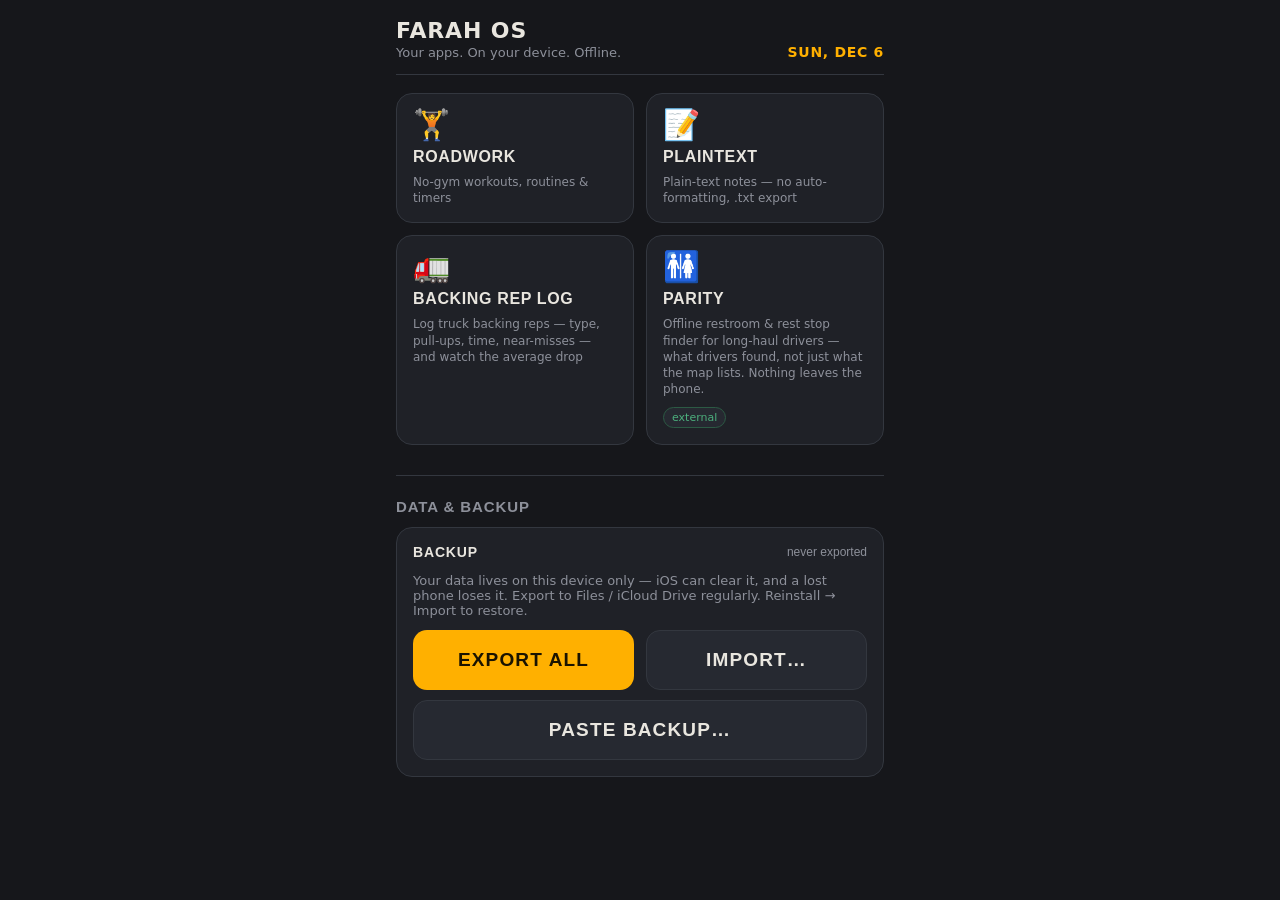
==== index.html @ 5cd16d76 "Dashboard: restore a backup from pasted text Adds a Paste backup button with a textarea, for when th" ====
<!DOCTYPE html>
<html lang="en">
<head>
<meta charset="UTF-8">
<meta name="viewport" content="width=device-width, initial-scale=1.0, maximum-scale=1.0, user-scalable=no">
<title>Farah OS</title>

<!-- PWA / iOS home-screen -->
<link rel="manifest" href="manifest.webmanifest">
<meta name="theme-color" content="#16171b">
<meta name="apple-mobile-web-app-capable" content="yes">
<meta name="apple-mobile-web-app-status-bar-style" content="black-translucent">
<meta name="apple-mobile-web-app-title" content="OS">
<link rel="apple-touch-icon" href="shared/icons/icon-180.png">
<link rel="icon" href="shared/icons/icon.svg" type="image/svg+xml">

<link rel="stylesheet" href="shared/fonts.css">
<link rel="stylesheet" href="shared/theme.css">
</head>
<body>
  <div class="header">
    <div>
      <h1>Farah OS</h1>
      <p class="sub">Your apps. On your device. Offline.</p>
    </div>
    <div class="date" id="today">—</div>
  </div>

  <div id="apps"><div class="loading">Loading apps…</div></div>

  <div class="section-title">Data &amp; backup</div>
  <div class="card">
    <div class="lbl">Backup
      <span class="hint" id="datameta">—</span>
    </div>
    <p class="sub" style="margin:0 0 12px">
      Your data lives on this device only — iOS can clear it, and a lost phone
      loses it. Export to Files / iCloud Drive regularly. Reinstall &rarr; Import to restore.
    </p>
    <div class="row2">
      <button class="btn" id="export">Export all</button>
      <button class="btn ghost" id="importBtn">Import…</button>
    </div>
    <input type="file" id="importFile" hidden>
    <button class="btn ghost" id="pasteBtn" style="margin-top:10px">Paste backup…</button>
    <div id="pasteBox" hidden style="margin-top:10px">
      <p class="sub" style="margin:0 0 8px">Open the backup file, select all, copy, then paste it here.</p>
      <textarea id="pasteText" rows="6" placeholder='{"app":"farah-os", …}' spellcheck="false"></textarea>
      <button class="btn" id="pasteRestore" style="margin-top:10px">Restore pasted backup</button>
    </div>
  </div>

<script src="shared/storage.js"></script>
<script src="shared/pwa.js"></script>
<script>
registerPWA('sw.js');

function fmtToday(){
  var d=new Date();
  return d.toLocaleDateString(undefined,{weekday:'short',month:'short',day:'numeric'});
}
function esc(s){return (s||'').replace(/[&<>"']/g,function(c){
  return {'&':'&amp;','<':'&lt;','>':'&gt;','"':'&quot;',"'":'&#39;'}[c];});}

var META_KEY='dashboard-meta'; // tracks last export time

document.getElementById('today').textContent=fmtToday();

function statusPill(s){
  if(s==='experimental') return '<span class="pill amber tag">experimental</span>';
  if(s==='external') return '<span class="pill green tag">external</span>';
  return '';
}

async function renderApps(){
  var box=document.getElementById('apps');
  try{
    var res=await fetch('apps.json',{cache:'no-cache'});
    var data=await res.json();
    var apps=(data&&data.apps)||[];
    if(!apps.length){ box.innerHTML='<div class="empty">No apps yet. Add one to apps.json.</div>'; return; }
    // Pinned apps come first, then everything else. Both groups keep the order they
    // are written in apps.json. Without this a new app added at the top of the file
    // silently unpins whatever was there, which is how it went wrong before.
    apps=apps.filter(function(a){return a.pinned;}).concat(apps.filter(function(a){return !a.pinned;}));
    box.innerHTML='<div class="app-grid">'+apps.map(function(a){
      var ext=/^https?:\/\//.test(a.url);
      var attrs=ext?' target="_blank" rel="noopener"':'';
      return '<a class="tile" href="'+esc(a.url)+'"'+attrs+'>'
        +'<span class="ico">'+esc(a.icon||'▦')+'</span>'
        +'<span class="name">'+esc(a.name)+'</span>'
        +'<span class="blurb">'+esc(a.blurb||'')+'</span>'
        +statusPill(a.status)
        +'</a>';
    }).join('')+'</div>';
  }catch(e){
    box.innerHTML='<div class="empty">Could not load apps.json.</div>';
  }
}

async function refreshMeta(){
  var m=null;
  try{ var r=await window.storage.get(META_KEY); if(r&&r.value) m=JSON.parse(r.value);}catch(e){}
  var el=document.getElementById('datameta');
  el.textContent=(m&&m.lastExport)?('last export '+new Date(m.lastExport).toLocaleDateString()):'never exported';
}

function pad(n){return String(n).padStart(2,'0');}
document.getElementById('export').onclick=async function(){
  var payload={
    app:'farah-os', version:1,
    exportedAt:new Date().toISOString(),
    data:window.storage.exportAll()
  };
  // record the export time, then include it in the dump too
  await window.storage.set(META_KEY, JSON.stringify({lastExport:payload.exportedAt}));
  payload.data=window.storage.exportAll();
  var json=JSON.stringify(payload,null,2);
  var d=new Date();
  var fn='farah-os-backup-'+d.getFullYear()+pad(d.getMonth()+1)+pad(d.getDate())+'.json';

  // iOS/Safari ignore <a download> and just open the JSON. Prefer the share
  // sheet with a file (→ "Save to Files" / iCloud Drive) when available.
  var shared=false;
  try{
    if(navigator.canShare){
      var file=new File([json],fn,{type:'application/json'});
      if(navigator.canShare({files:[file]})){
        await navigator.share({files:[file], title:'Farah OS backup'});
        shared=true;
      }
    }
  }catch(e){
    if(e && e.name==='AbortError'){ refreshMeta(); return; } // user cancelled
    shared=false; // fall through to download
  }

  if(!shared){
    var blob=new Blob([json],{type:'application/json'});
    var a=document.createElement('a');
    a.href=URL.createObjectURL(blob); a.download=fn;
    document.body.appendChild(a); a.click();
    setTimeout(function(){URL.revokeObjectURL(a.href); a.remove();},1500);
  }
  refreshMeta();
};

document.getElementById('importBtn').onclick=function(){ document.getElementById('importFile').click(); };
function restoreText(text){
  try{
    var parsed=JSON.parse(text);
    var data=(parsed&&parsed.data)?parsed.data:parsed;
    if(typeof data!=='object'||data===null) throw new Error('bad file');
    var keys=Object.keys(data);
    var ok=confirm('Restore '+keys.length+' item(s) from this backup?\n\nThis merges into your current data (existing keys are overwritten).');
    if(!ok) return false;
    window.storage.importAll(data,{merge:true});
    alert('Restored. Your apps now have this data.');
    refreshMeta();
    return true;
  }catch(e){
    alert('That could not be read as a Farah OS backup.');
    return false;
  }
}
document.getElementById('importFile').onchange=function(ev){
  var f=ev.target.files[0]; if(!f) return;
  var reader=new FileReader();
  reader.onload=function(){ restoreText(reader.result); };
  reader.readAsText(f);
  ev.target.value='';
};
document.getElementById('pasteBtn').onclick=function(){
  var box=document.getElementById('pasteBox'); box.hidden=!box.hidden;
  if(!box.hidden) document.getElementById('pasteText').focus();
};
document.getElementById('pasteRestore').onclick=function(){
  var ta=document.getElementById('pasteText');
  if(!ta.value.trim()){ alert('Paste the backup text first.'); return; }
  if(restoreText(ta.value)){ ta.value=''; document.getElementById('pasteBox').hidden=true; }
};

renderApps();
refreshMeta();
</script>
</body>
</html>
---- shared/fonts.css ----
/* Farah OS - self-hosted fonts (latin subset). Generated; do not hand-edit. */

@font-face{
  font-family:'Barlow Semi Condensed';
  font-style:normal;
  font-weight:500;
  font-display:swap;
  src:url('./fonts/barlow-semi-condensed-500.woff2') format('woff2');
}

@font-face{
  font-family:'Barlow Semi Condensed';
  font-style:normal;
  font-weight:600;
  font-display:swap;
  src:url('./fonts/barlow-semi-condensed-600.woff2') format('woff2');
}

@font-face{
  font-family:'Barlow Semi Condensed';
  font-style:normal;
  font-weight:700;
  font-display:swap;
  src:url('./fonts/barlow-semi-condensed-700.woff2') format('woff2');
}

@font-face{
  font-family:'Inter';
  font-style:normal;
  font-weight:400 600;
  font-display:swap;
  src:url('./fonts/inter-var.woff2') format('woff2');
}
---- shared/theme.css ----
/* Farah OS — shared design system
   Sodium-vapor highway amber on dark.
   Every app links this file so all of the OS shares one look. */

:root{
  --bg:#16171b;
  --panel:#1f2127;
  --panel-2:#262931;
  --line:#33373f;
  --amber:#ffb000;       /* sodium-vapor highway amber */
  --amber-dim:#7a5500;
  --text:#e9e6df;
  --muted:#8d909a;
  --green:#4caf7d;
  --red:#d96a5a;
  --radius:16px;
}

*{box-sizing:border-box;-webkit-tap-highlight-color:transparent;}
html,body{margin:0;padding:0;background:var(--bg);color:var(--text);
  font-family:'Inter',system-ui,-apple-system,sans-serif;}
body{max-width:520px;margin:0 auto;padding:18px 16px 48px;}

h1{font-family:'Barlow Semi Condensed','Inter',system-ui,sans-serif;font-weight:700;
  letter-spacing:.04em;text-transform:uppercase;font-size:22px;margin:0;}
.sub{color:var(--muted);font-size:13px;margin:2px 0 0;}
.date{font-family:'Barlow Semi Condensed','Inter',system-ui,sans-serif;font-weight:600;
  color:var(--amber);letter-spacing:.05em;text-transform:uppercase;font-size:14px;}

.header{display:flex;justify-content:space-between;align-items:flex-end;
  border-bottom:1px solid var(--line);padding-bottom:14px;margin-bottom:18px;}

/* generic surfaces */
.card{background:var(--panel);border:1px solid var(--line);border-radius:var(--radius);
  padding:16px;margin-bottom:14px;}
.card .lbl{font-family:'Barlow Semi Condensed','Inter',sans-serif;font-weight:600;
  text-transform:uppercase;letter-spacing:.06em;font-size:14px;color:var(--text);
  margin-bottom:13px;display:flex;justify-content:space-between;align-items:center;}
.lbl .hint{font-family:'Inter',sans-serif;font-weight:400;text-transform:none;letter-spacing:0;
  font-size:12px;color:var(--muted);}

/* inputs */
input,textarea{width:100%;background:var(--panel-2);border:1px solid var(--line);
  border-radius:9px;color:var(--text);font-size:15px;padding:11px 12px;
  font-family:inherit;resize:none;}
input:focus,textarea:focus{outline:none;border-color:var(--amber-dim);}

/* gauge stepper */
.gauge{display:flex;align-items:center;justify-content:space-between;gap:14px;}
.step{width:64px;height:64px;flex:none;border-radius:50%;border:1px solid var(--line);
  background:var(--panel-2);color:var(--text);font-size:30px;font-weight:600;
  display:flex;align-items:center;justify-content:center;cursor:pointer;
  user-select:none;transition:transform .05s,background .15s;}
.step:active{transform:scale(.92);background:#30343d;}
.readout{flex:1;text-align:center;}
.readout .num{font-family:'Barlow Semi Condensed','Inter',sans-serif;font-weight:700;
  font-size:54px;line-height:1;color:var(--amber);}
.readout .scale{font-size:11px;color:var(--muted);letter-spacing:.1em;
  text-transform:uppercase;margin-top:3px;}

/* option toggles */
.row2{display:grid;grid-template-columns:1fr 1fr;gap:12px;}
.row3{display:grid;grid-template-columns:1fr 1fr 1fr;gap:10px;}
.opt{padding:16px 8px;border-radius:12px;border:1px solid var(--line);
  background:var(--panel-2);color:var(--text);font-size:16px;font-weight:600;
  text-align:center;cursor:pointer;user-select:none;transition:.12s;
  font-family:'Barlow Semi Condensed','Inter',sans-serif;letter-spacing:.04em;text-transform:uppercase;}
.opt:active{transform:scale(.97);}
.opt.on-green{background:var(--green);border-color:var(--green);color:#0c1a13;}
.opt.on-red{background:var(--red);border-color:var(--red);color:#1a0c0a;}
.opt.on-amber{background:var(--amber);border-color:var(--amber);color:#1a1300;}

/* primary button */
.btn{width:100%;padding:18px;border:none;border-radius:14px;background:var(--amber);
  color:#1a1300;font-family:'Barlow Semi Condensed','Inter',sans-serif;font-weight:700;
  font-size:19px;letter-spacing:.06em;text-transform:uppercase;cursor:pointer;
  transition:transform .05s;}
.btn:active{transform:scale(.98);}
.btn.ghost{background:var(--panel-2);color:var(--text);border:1px solid var(--line);}
.btn.flash{background:var(--green);color:#0c1a13;}

.section-title{font-family:'Barlow Semi Condensed','Inter',sans-serif;font-weight:600;
  text-transform:uppercase;letter-spacing:.06em;font-size:15px;color:var(--muted);
  margin:30px 0 12px;border-top:1px solid var(--line);padding-top:22px;}

/* pills */
.pills{display:flex;gap:6px;flex-wrap:wrap;}
.pill{font-size:11px;padding:3px 8px;border-radius:20px;background:var(--panel-2);
  color:var(--muted);border:1px solid var(--line);}
.pill.amber{color:var(--amber);border-color:var(--amber-dim);}
.pill.green{color:var(--green);border-color:#2c5a44;}
.pill.red{color:var(--red);border-color:#5a312b;}

.empty{color:var(--muted);font-size:14px;text-align:center;padding:20px;}
.loading{color:var(--muted);text-align:center;padding:40px;font-size:14px;}

/* ---- dashboard launcher grid ---- */
.app-grid{display:grid;grid-template-columns:1fr 1fr;gap:12px;}
a.tile{display:flex;flex-direction:column;gap:8px;text-decoration:none;
  background:var(--panel);border:1px solid var(--line);border-radius:var(--radius);
  padding:16px;color:var(--text);transition:transform .06s,border-color .15s;}
a.tile:active{transform:scale(.98);}
a.tile:hover{border-color:var(--amber-dim);}
.tile .ico{font-size:30px;line-height:1;}
.tile .name{font-family:'Barlow Semi Condensed','Inter',sans-serif;font-weight:700;
  text-transform:uppercase;letter-spacing:.04em;font-size:16px;}
.tile .blurb{font-size:12px;color:var(--muted);line-height:1.35;}
.tile .tag{align-self:flex-start;margin-top:2px;}
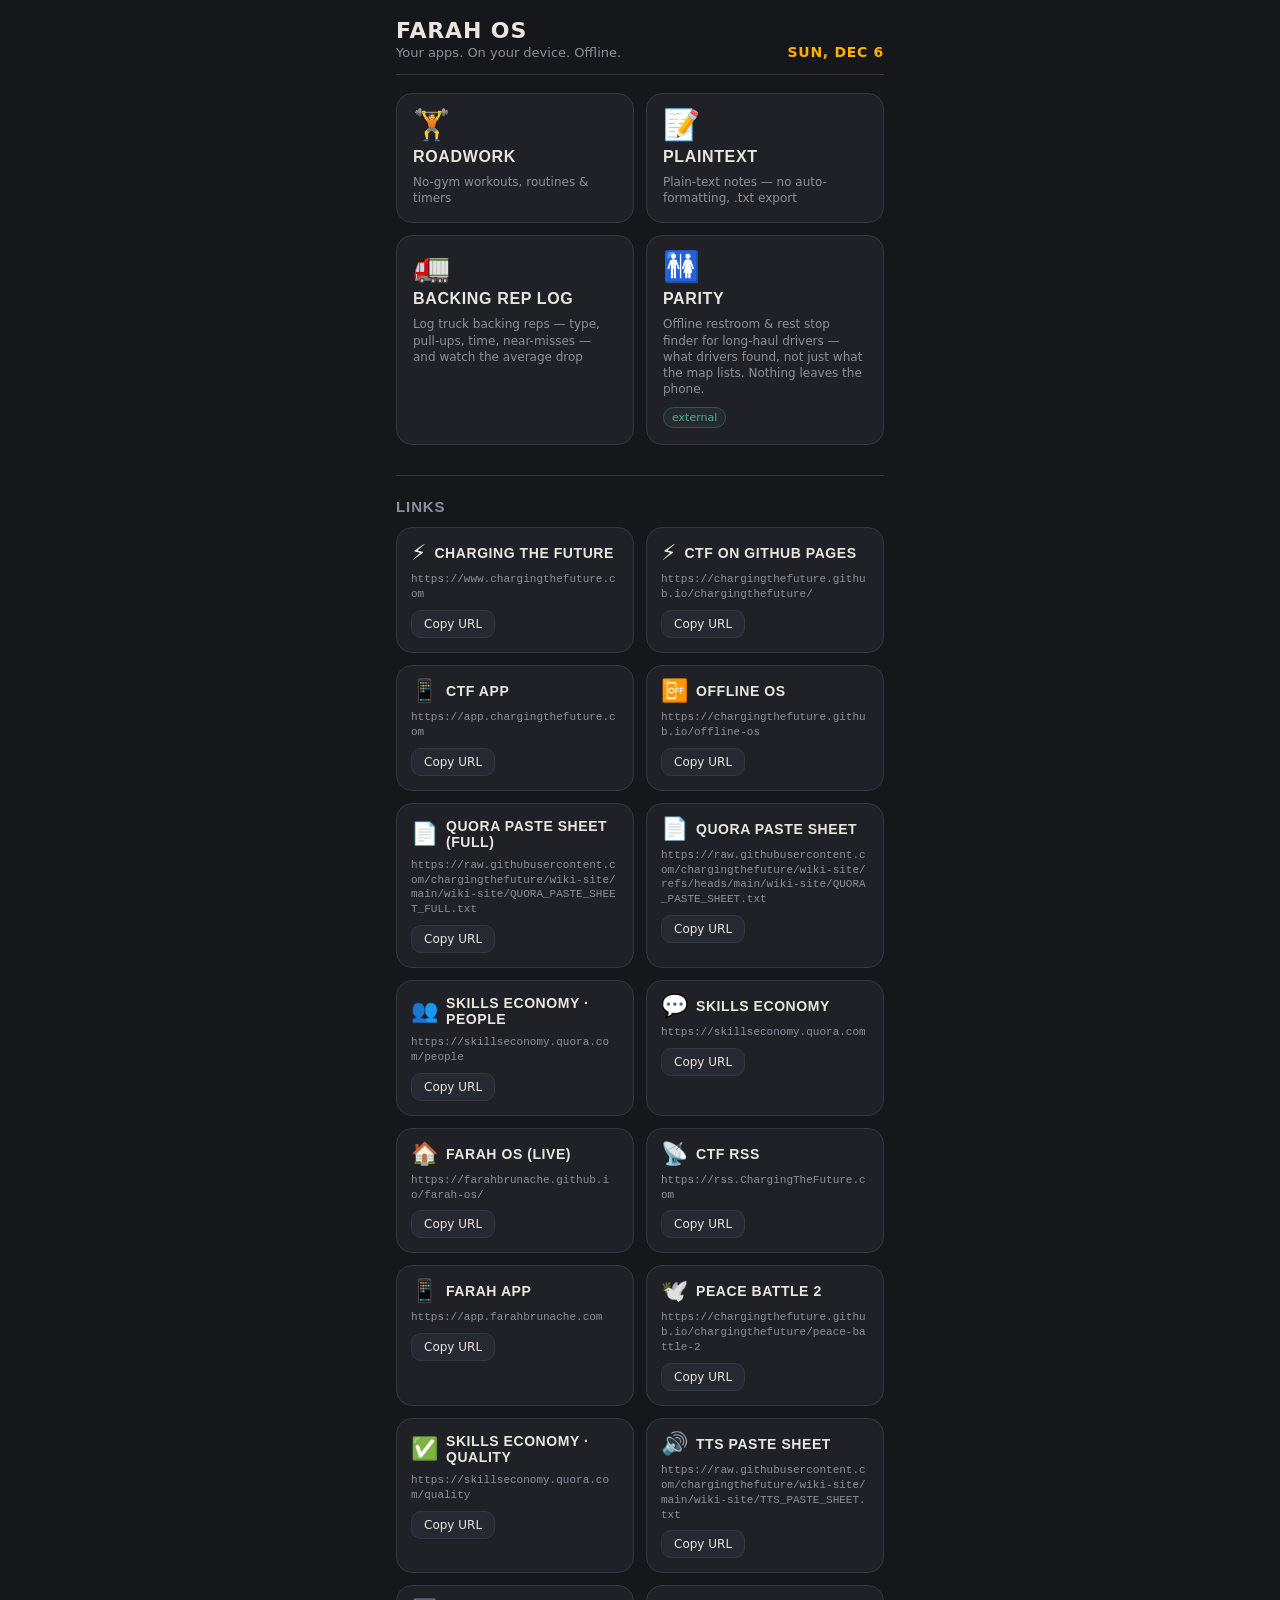
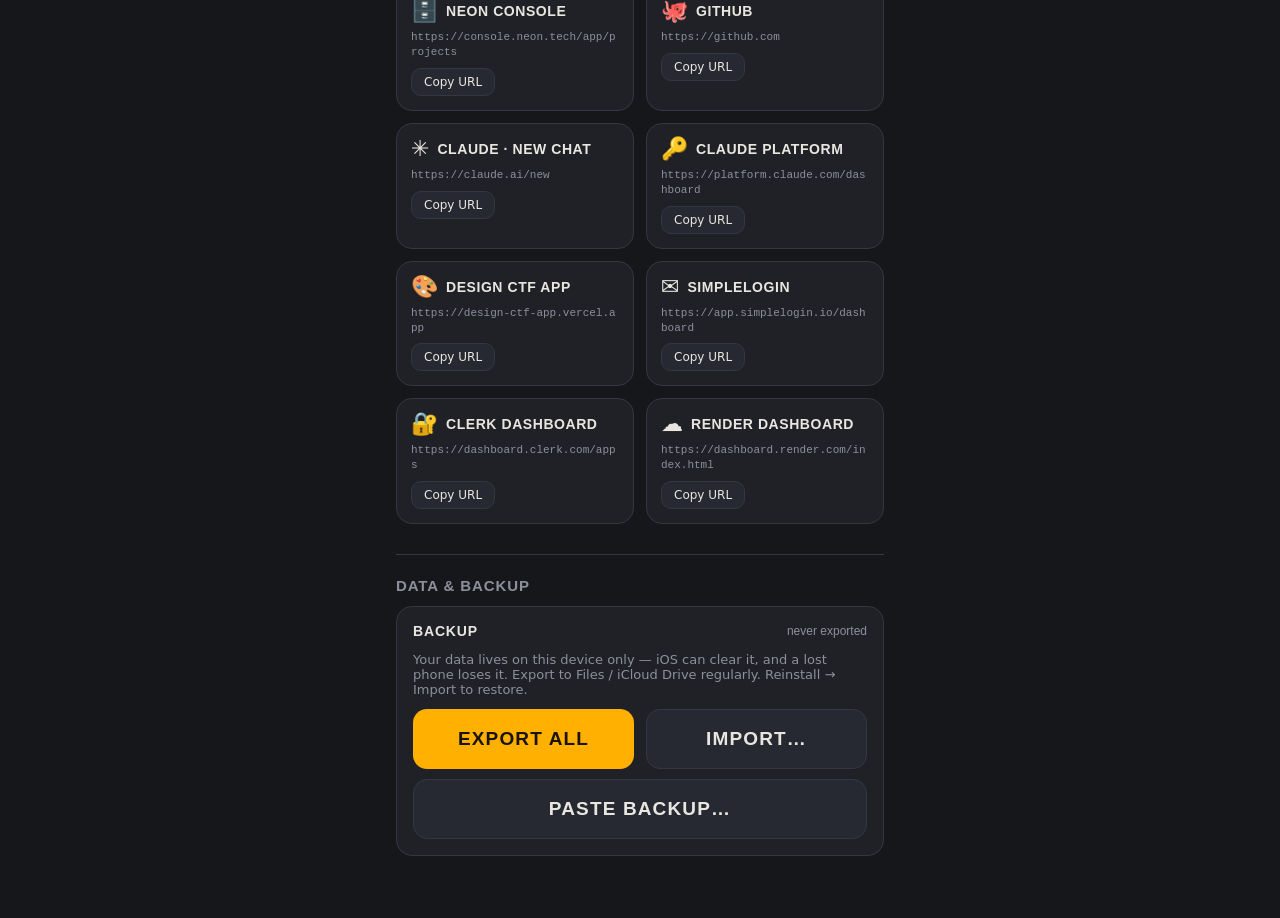
==== commit fad0d403: "Add Links section: 22 link tiles with Copy URL buttons Co-Authored-By: Claude Opus 5.5 <noreply@anth" ====
--- a/index.html
+++ b/index.html
@@ -16,6 +16,20 @@
 
 <link rel="stylesheet" href="shared/fonts.css">
 <link rel="stylesheet" href="shared/theme.css">
+<style>
+/* Links: each tile opens in a new tab; the URL is plain selectable text and has a Copy button. */
+.link-tile{display:flex;flex-direction:column;gap:8px;background:var(--panel);border:1px solid var(--line);
+  border-radius:var(--radius);padding:14px;min-width:0;}
+.link-tile a{display:flex;align-items:center;gap:8px;text-decoration:none;color:var(--text);}
+.link-tile a .ico{font-size:22px;line-height:1;}
+.link-tile a .name{font-family:'Barlow Semi Condensed','Inter',sans-serif;font-weight:700;
+  text-transform:uppercase;letter-spacing:.04em;font-size:14px;}
+.link-tile .url{font-family:ui-monospace,Menlo,Consolas,monospace;font-size:11px;color:var(--muted);
+  word-break:break-all;user-select:all;-webkit-user-select:all;line-height:1.35;}
+.link-tile .copy{align-self:flex-start;padding:6px 12px;border-radius:10px;border:1px solid var(--line);
+  background:var(--panel-2);color:var(--text);font:inherit;font-size:12px;cursor:pointer;}
+.link-tile .copy.ok{color:var(--green);border-color:#2c5a44;}
+</style>
 </head>
 <body>
   <div class="header">
@@ -27,6 +41,9 @@
   </div>
 
   <div id="apps"><div class="loading">Loading apps…</div></div>
+
+  <div class="section-title">Links</div>
+  <div id="links"></div>
 
   <div class="section-title">Data &amp; backup</div>
   <div class="card">
@@ -93,10 +110,48 @@
         +statusPill(a.status)
         +'</a>';
     }).join('')+'</div>';
+    renderLinks((data&&data.links)||[]);
   }catch(e){
     box.innerHTML='<div class="empty">Could not load apps.json.</div>';
   }
 }
+
+function renderLinks(links){
+  var box=document.getElementById('links');
+  box.innerHTML='<div class="app-grid">'+links.map(function(l){
+    return '<div class="link-tile">'
+      +'<a href="'+esc(l.url)+'" target="_blank" rel="noopener noreferrer">'
+      +'<span class="ico">'+esc(l.icon||'🔗')+'</span><span class="name">'+esc(l.name)+'</span></a>'
+      +'<span class="url">'+esc(l.url)+'</span>'
+      +'<button class="copy" type="button" data-url="'+esc(l.url)+'">Copy URL</button>'
+      +'</div>';
+  }).join('')+'</div>';
+}
+
+// Clipboard API needs a secure context and can be refused; fall back to a hidden textarea.
+function copyText(t){
+  if(navigator.clipboard&&window.isSecureContext){
+    return navigator.clipboard.writeText(t).catch(function(){return legacyCopy(t);});
+  }
+  return legacyCopy(t);
+}
+function legacyCopy(t){
+  var ta=document.createElement('textarea');
+  ta.value=t; ta.setAttribute('readonly',''); ta.style.position='fixed'; ta.style.opacity='0';
+  document.body.appendChild(ta); ta.select(); ta.setSelectionRange(0,t.length);
+  var ok=false; try{ ok=document.execCommand('copy'); }catch(e){}
+  document.body.removeChild(ta);
+  return ok?Promise.resolve():Promise.reject();
+}
+document.getElementById('links').addEventListener('click',function(ev){
+  var b=ev.target.closest('.copy'); if(!b) return;
+  copyText(b.dataset.url).then(function(){
+    b.textContent='Copied'; b.classList.add('ok');
+  },function(){
+    b.textContent='Copy failed: long-press the URL';
+  });
+  setTimeout(function(){ b.textContent='Copy URL'; b.classList.remove('ok'); },2000);
+});
 
 async function refreshMeta(){
   var m=null;
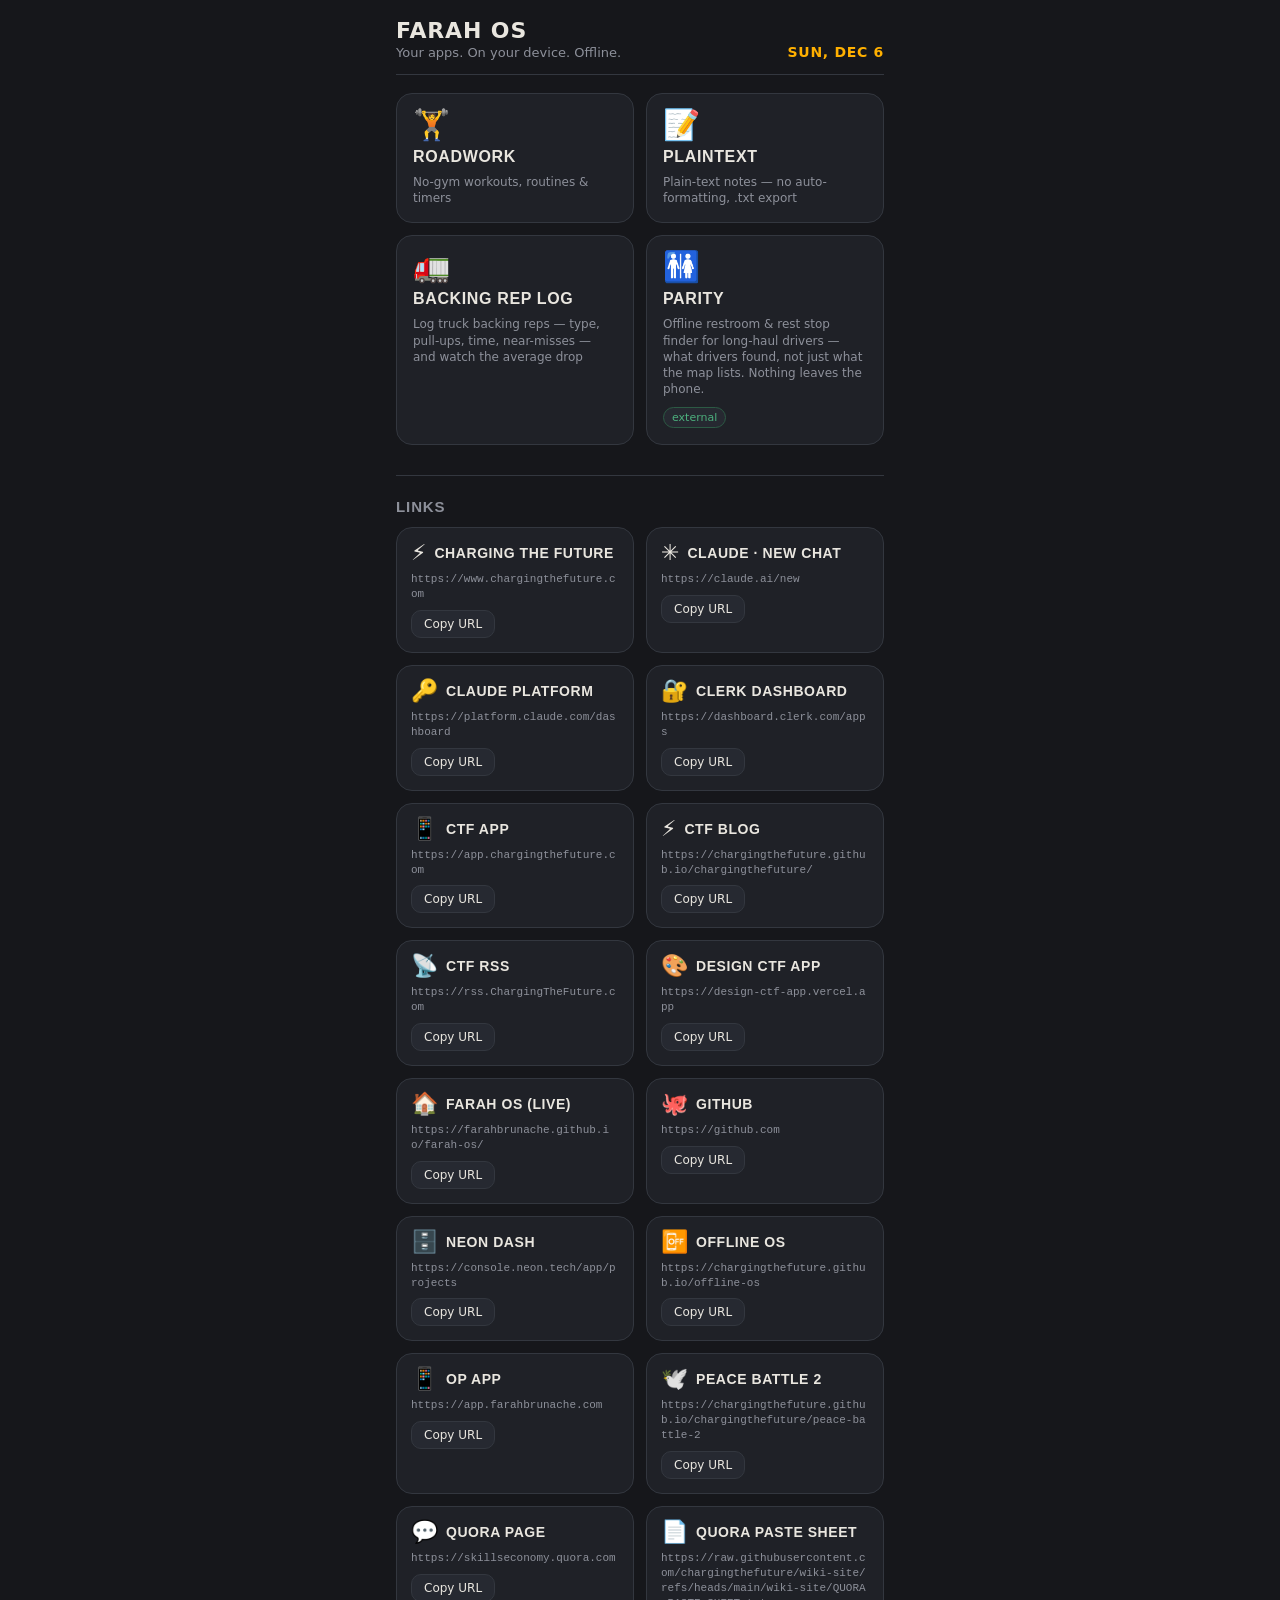
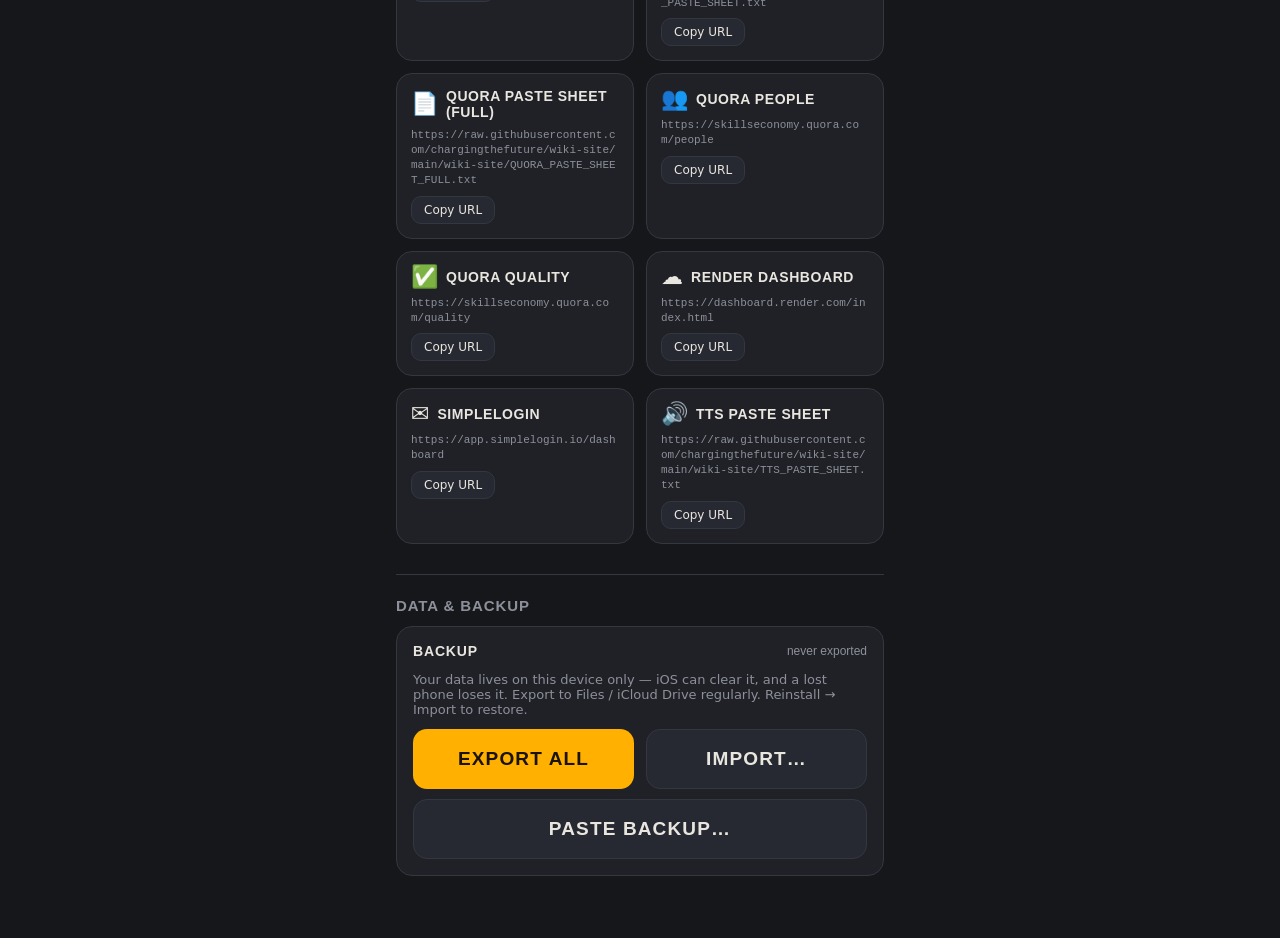
==== commit 8c017c2a: "Sort the Links section A to Z by name Co-Authored-By: Claude Opus 5.5 <noreply@anthropic.com> Claude" ====
--- a/index.html
+++ b/index.html
@@ -118,6 +118,10 @@
 
 function renderLinks(links){
   var box=document.getElementById('links');
+  // A to Z by name, so a new link lands in place wherever it's written in apps.json.
+  links=links.slice().sort(function(a,b){
+    return (a.name||'').localeCompare(b.name||'',undefined,{sensitivity:'base',numeric:true});
+  });
   box.innerHTML='<div class="app-grid">'+links.map(function(l){
     return '<div class="link-tile">'
       +'<a href="'+esc(l.url)+'" target="_blank" rel="noopener noreferrer">'
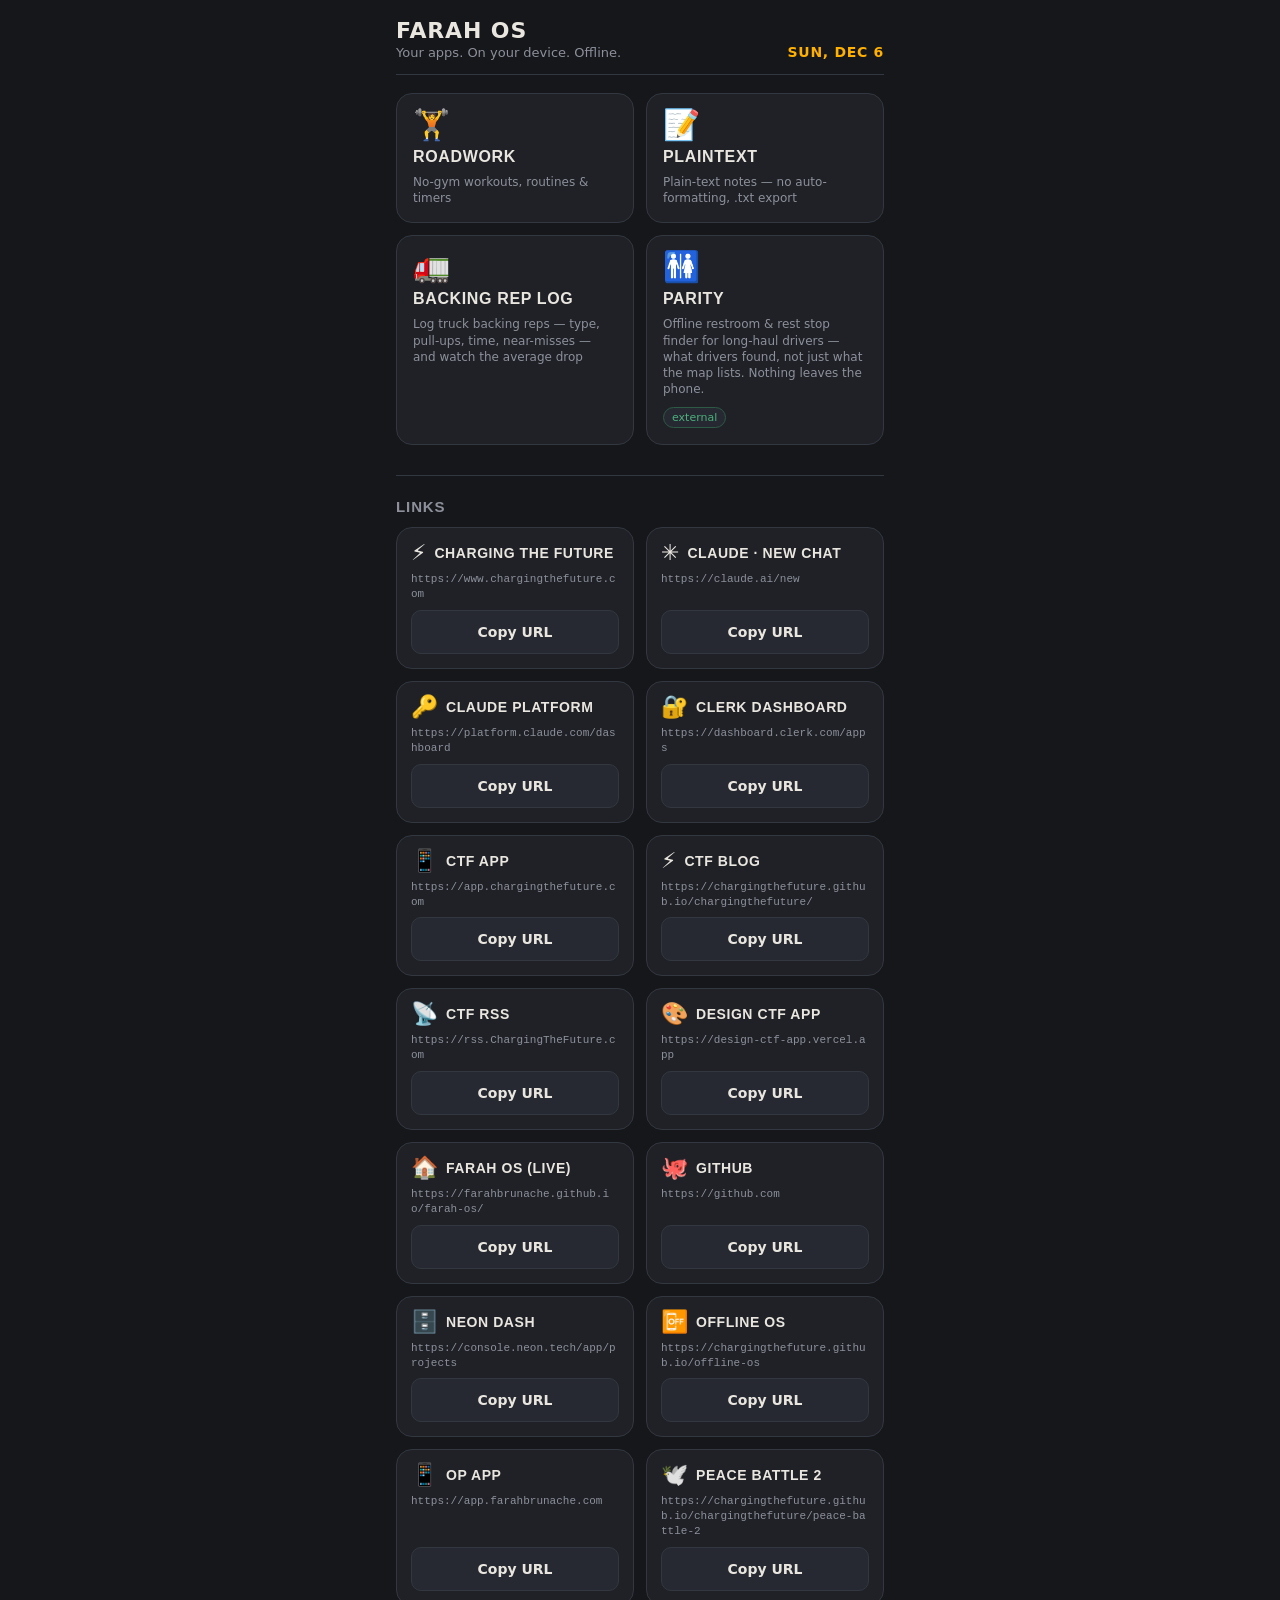
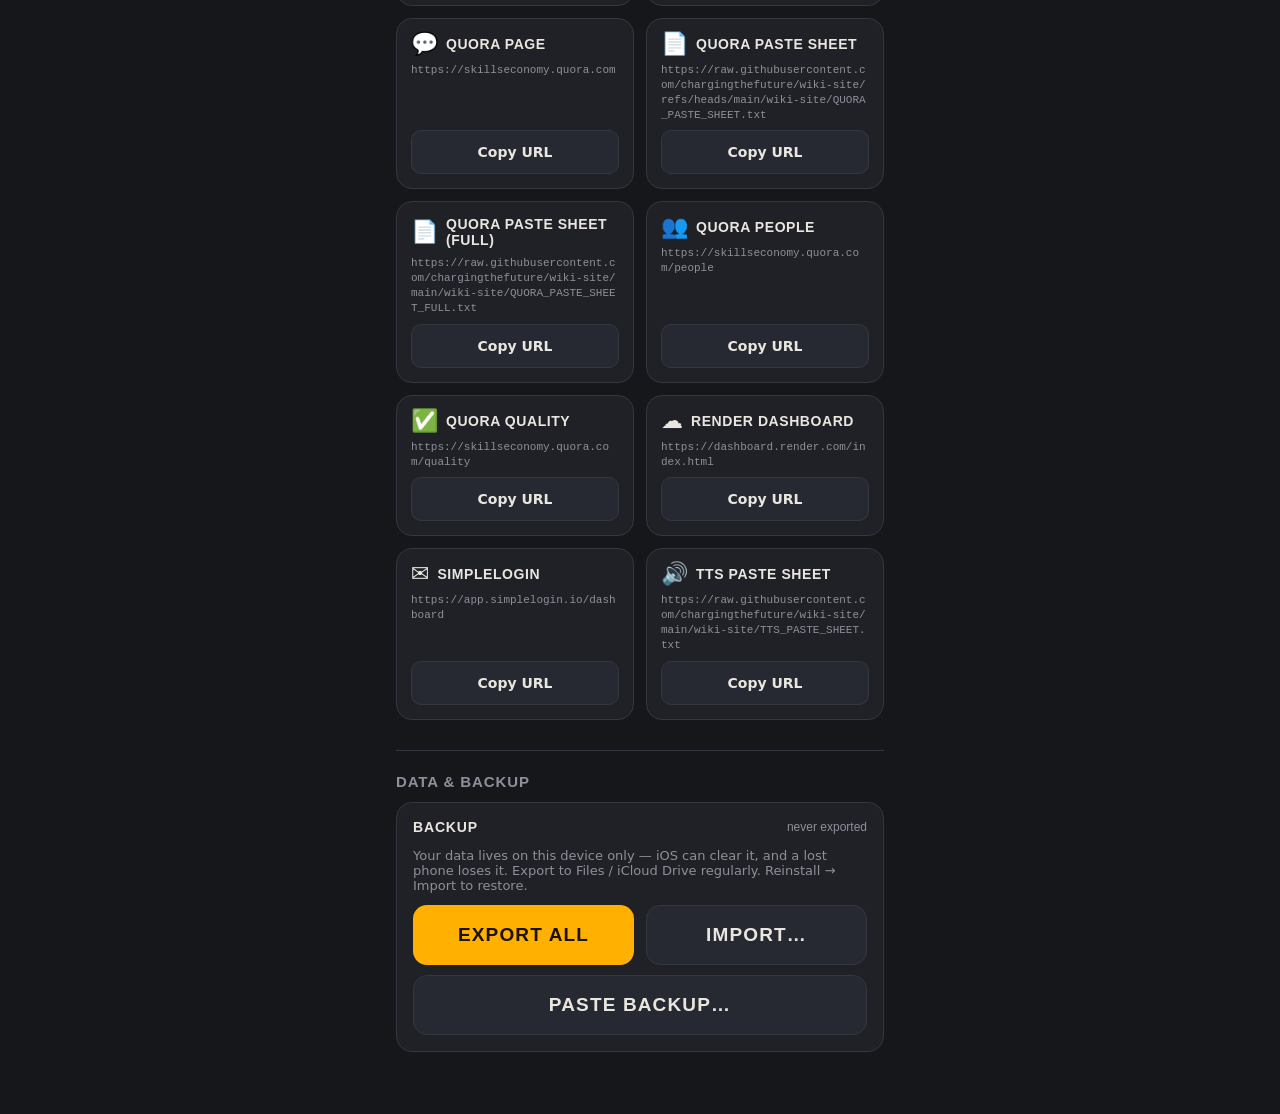
==== commit 532ad2ec: "Links: full-width Copy URL button pinned to the tile bottom Co-Authored-By: Claude Opus 5.5 <noreply" ====
--- a/index.html
+++ b/index.html
@@ -26,8 +26,9 @@
   text-transform:uppercase;letter-spacing:.04em;font-size:14px;}
 .link-tile .url{font-family:ui-monospace,Menlo,Consolas,monospace;font-size:11px;color:var(--muted);
   word-break:break-all;user-select:all;-webkit-user-select:all;line-height:1.35;}
-.link-tile .copy{align-self:flex-start;padding:6px 12px;border-radius:10px;border:1px solid var(--line);
-  background:var(--panel-2);color:var(--text);font:inherit;font-size:12px;cursor:pointer;}
+.link-tile .copy{margin-top:auto;width:100%;min-height:44px;padding:12px;border-radius:10px;
+  border:1px solid var(--line);background:var(--panel-2);color:var(--text);font:inherit;font-size:14px;
+  font-weight:600;text-align:center;cursor:pointer;touch-action:manipulation;}
 .link-tile .copy.ok{color:var(--green);border-color:#2c5a44;}
 </style>
 </head>
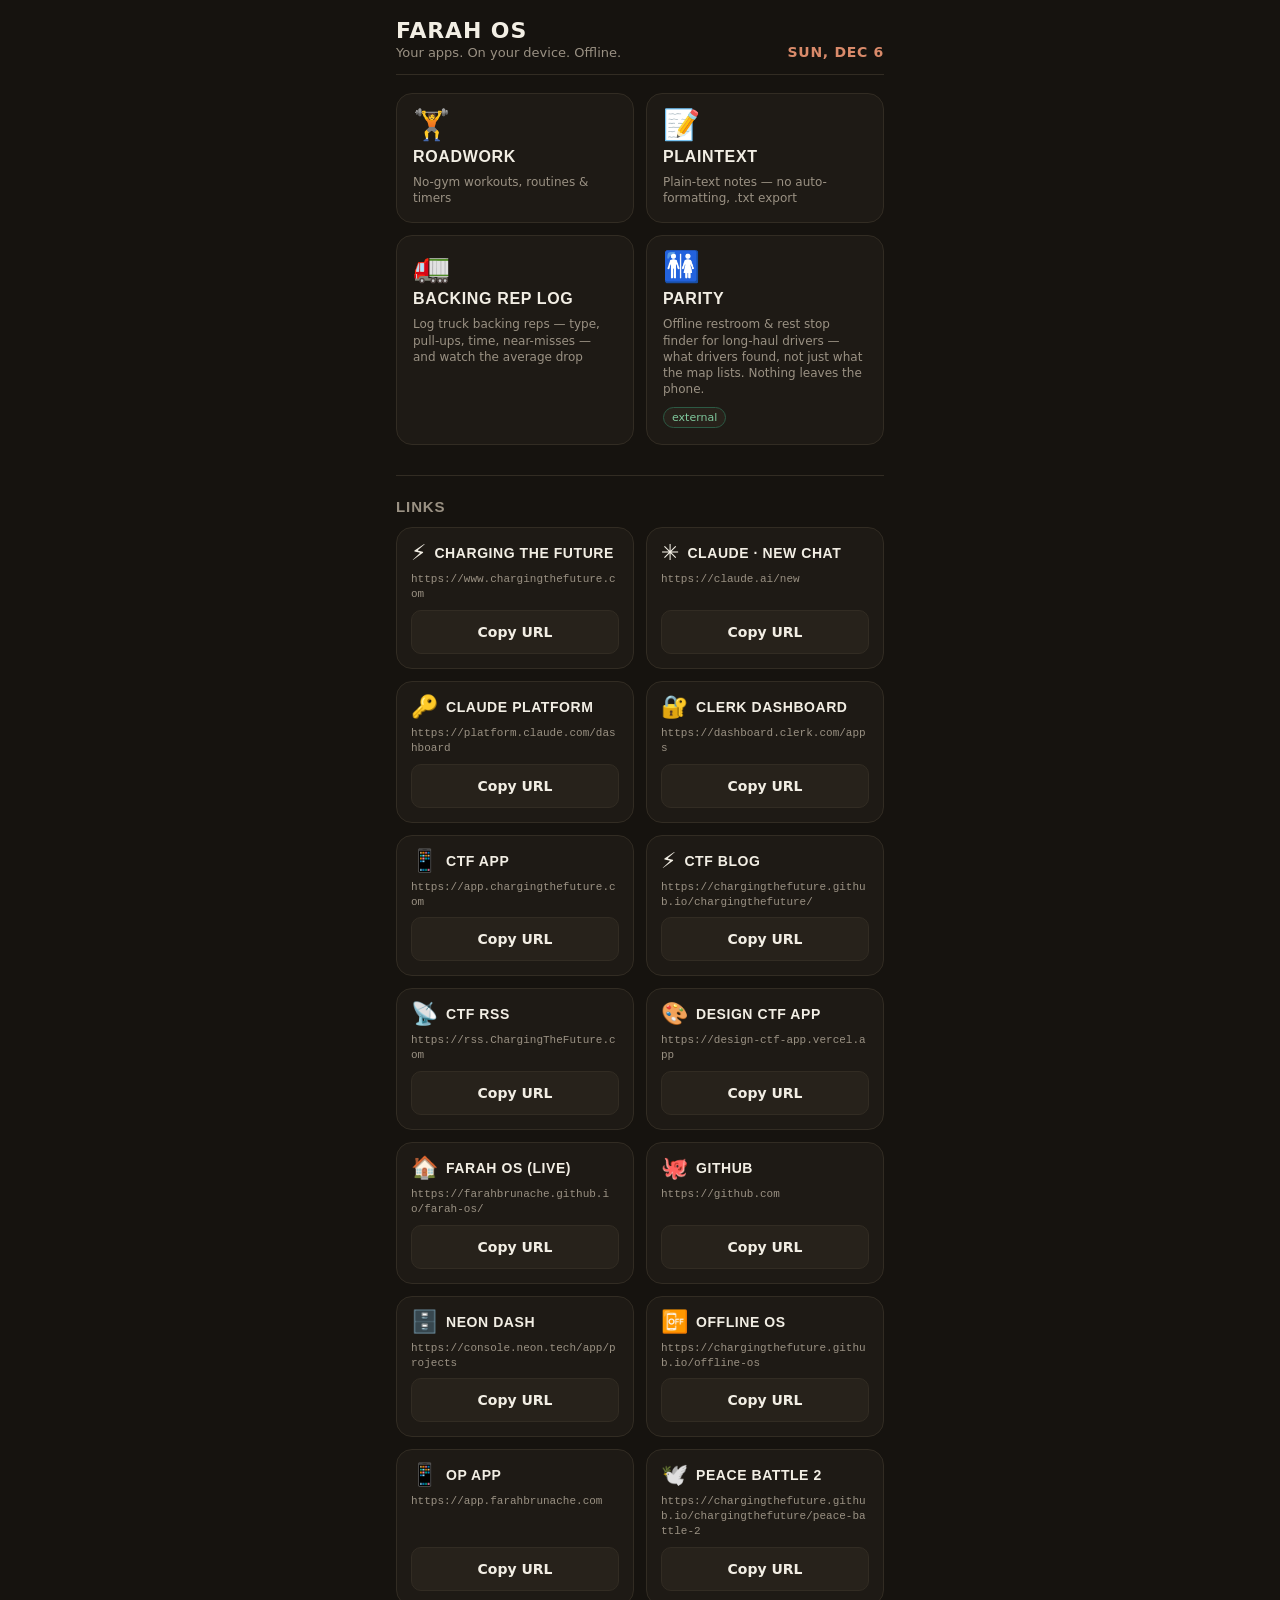
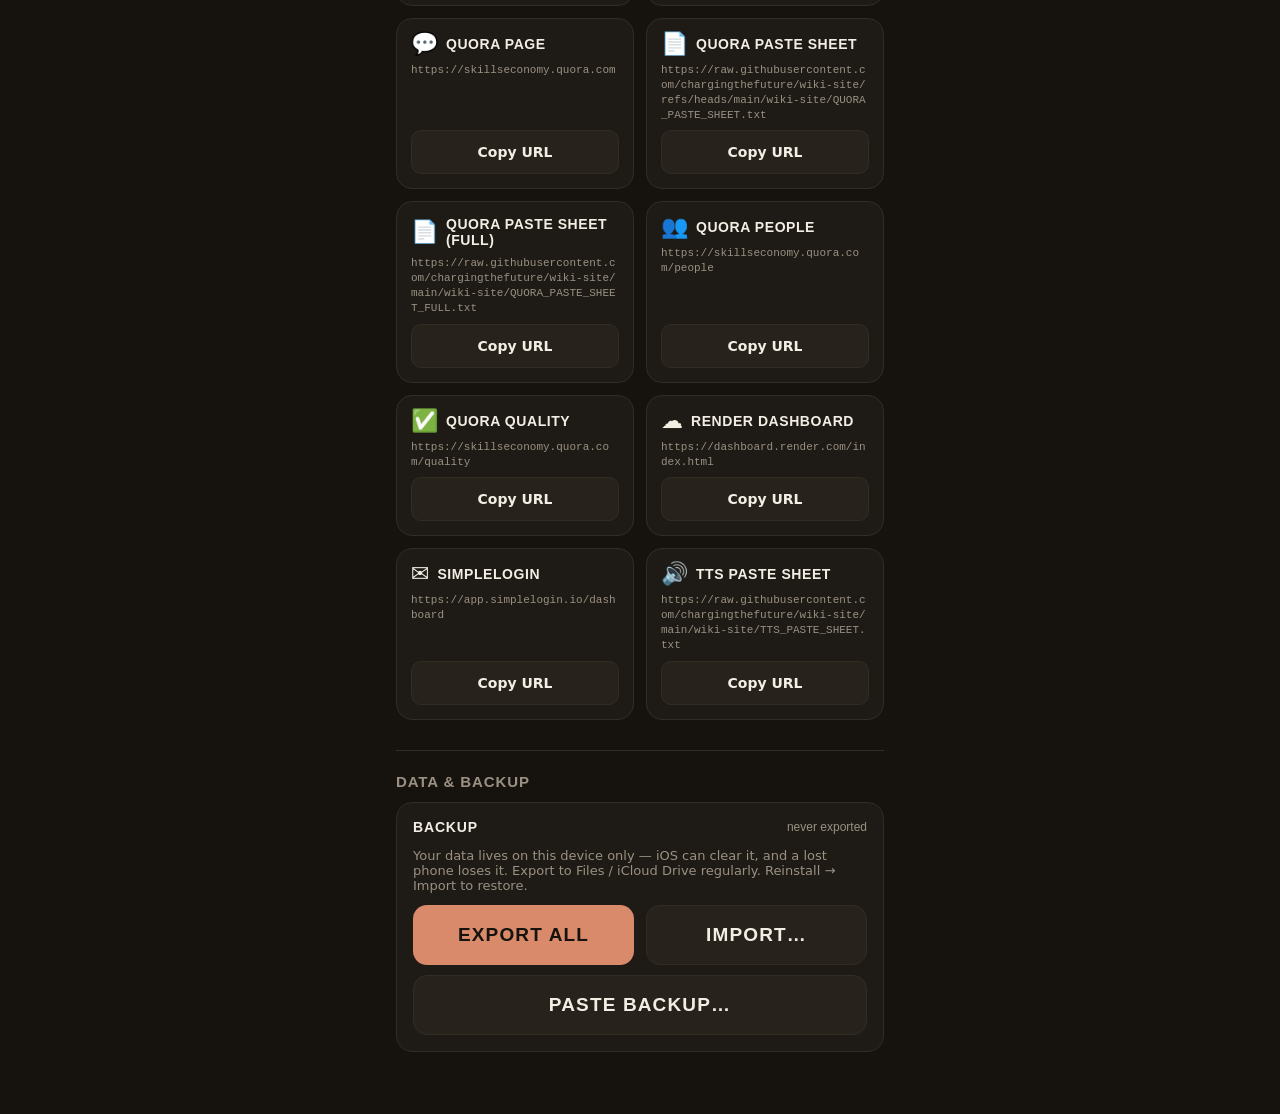
==== commit 42807d22: "Switch Farah OS to One Percent's color palette Warm dark browns with a terracotta accent, taken from" ====
--- a/index.html
+++ b/index.html
@@ -7,7 +7,7 @@
 
 <!-- PWA / iOS home-screen -->
 <link rel="manifest" href="manifest.webmanifest">
-<meta name="theme-color" content="#16171b">
+<meta name="theme-color" content="#16130f">
 <meta name="apple-mobile-web-app-capable" content="yes">
 <meta name="apple-mobile-web-app-status-bar-style" content="black-translucent">
 <meta name="apple-mobile-web-app-title" content="OS">
--- a/shared/theme.css
+++ b/shared/theme.css
@@ -1,18 +1,18 @@
 /* Farah OS — shared design system
-   Sodium-vapor highway amber on dark.
+   One Percent's warm dark palette, terracotta accent.
    Every app links this file so all of the OS shares one look. */
 
 :root{
-  --bg:#16171b;
-  --panel:#1f2127;
-  --panel-2:#262931;
-  --line:#33373f;
-  --amber:#ffb000;       /* sodium-vapor highway amber */
-  --amber-dim:#7a5500;
-  --text:#e9e6df;
-  --muted:#8d909a;
-  --green:#4caf7d;
-  --red:#d96a5a;
+  --bg:#16130f;
+  --panel:#1e1a15;
+  --panel-2:#27221b;
+  --line:#322c23;
+  --amber:#d98a6a;       /* One Percent terracotta (name kept so apps need no edits) */
+  --amber-dim:#7a4a36;
+  --text:#f2eee4;
+  --muted:#9a9183;
+  --green:#7fc79c;
+  --red:#e8806b;
   --radius:16px;
 }
 
@@ -51,7 +51,7 @@
   background:var(--panel-2);color:var(--text);font-size:30px;font-weight:600;
   display:flex;align-items:center;justify-content:center;cursor:pointer;
   user-select:none;transition:transform .05s,background .15s;}
-.step:active{transform:scale(.92);background:#30343d;}
+.step:active{transform:scale(.92);background:#332d24;}
 .readout{flex:1;text-align:center;}
 .readout .num{font-family:'Barlow Semi Condensed','Inter',sans-serif;font-weight:700;
   font-size:54px;line-height:1;color:var(--amber);}
@@ -68,11 +68,11 @@
 .opt:active{transform:scale(.97);}
 .opt.on-green{background:var(--green);border-color:var(--green);color:#0c1a13;}
 .opt.on-red{background:var(--red);border-color:var(--red);color:#1a0c0a;}
-.opt.on-amber{background:var(--amber);border-color:var(--amber);color:#1a1300;}
+.opt.on-amber{background:var(--amber);border-color:var(--amber);color:#16130f;}
 
 /* primary button */
 .btn{width:100%;padding:18px;border:none;border-radius:14px;background:var(--amber);
-  color:#1a1300;font-family:'Barlow Semi Condensed','Inter',sans-serif;font-weight:700;
+  color:#16130f;font-family:'Barlow Semi Condensed','Inter',sans-serif;font-weight:700;
   font-size:19px;letter-spacing:.06em;text-transform:uppercase;cursor:pointer;
   transition:transform .05s;}
 .btn:active{transform:scale(.98);}
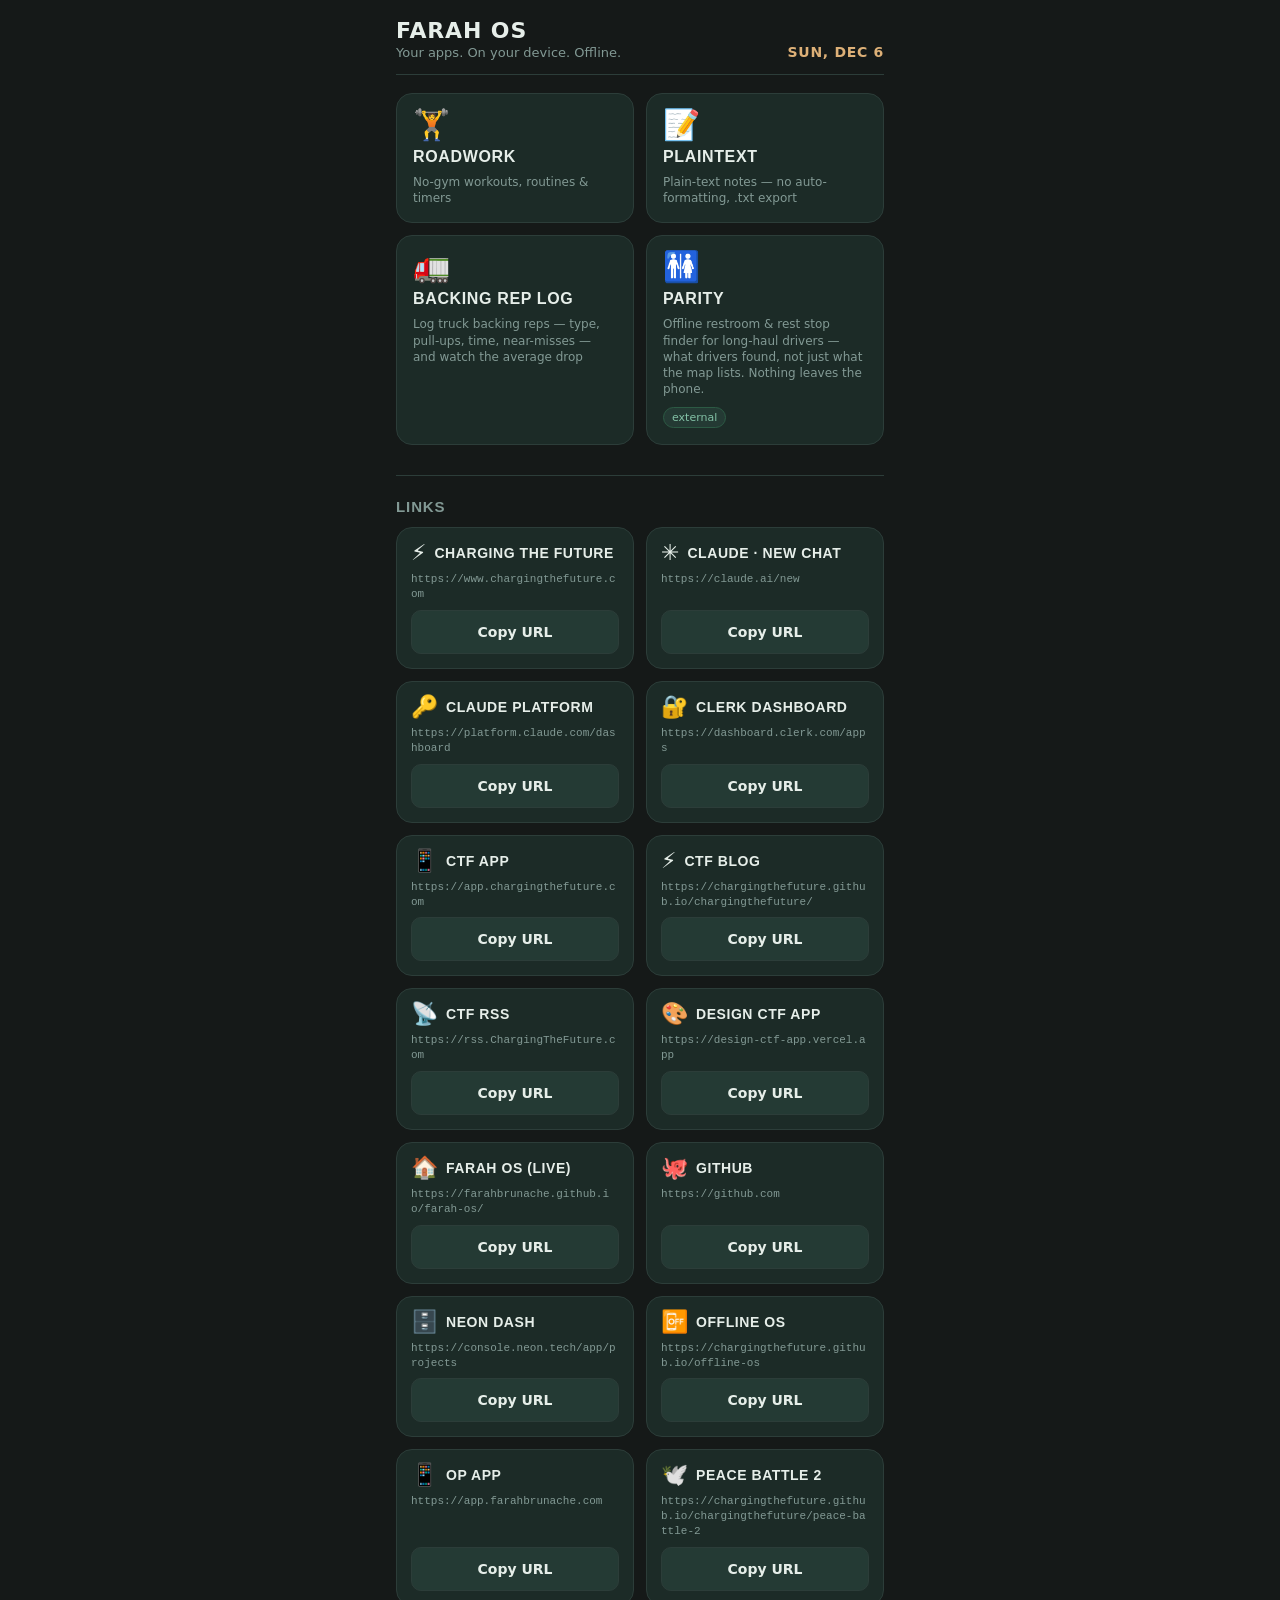
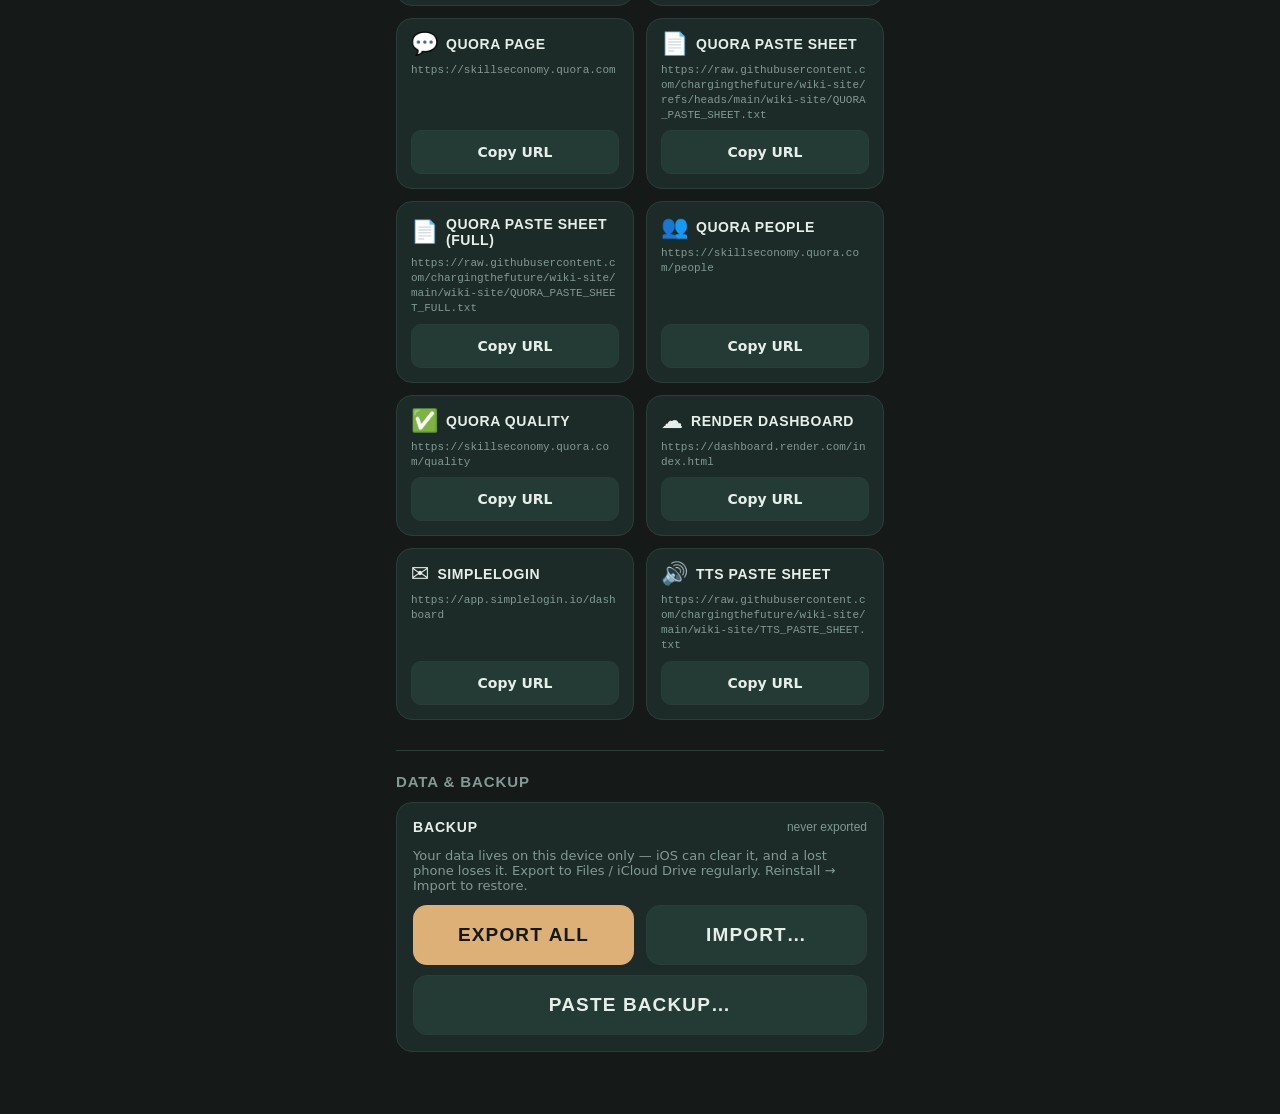
==== commit 2cf82e64: "Switch Farah OS to One Percent's sage-and-gold palette The terracotta palette wasn't distinct enough" ====
--- a/index.html
+++ b/index.html
@@ -7,7 +7,7 @@
 
 <!-- PWA / iOS home-screen -->
 <link rel="manifest" href="manifest.webmanifest">
-<meta name="theme-color" content="#16130f">
+<meta name="theme-color" content="#151918">
 <meta name="apple-mobile-web-app-capable" content="yes">
 <meta name="apple-mobile-web-app-status-bar-style" content="black-translucent">
 <meta name="apple-mobile-web-app-title" content="OS">
--- a/shared/theme.css
+++ b/shared/theme.css
@@ -1,18 +1,18 @@
 /* Farah OS — shared design system
-   One Percent's warm dark palette, terracotta accent.
+   One Percent's dark sage palette, gold accent.
    Every app links this file so all of the OS shares one look. */
 
 :root{
-  --bg:#16130f;
-  --panel:#1e1a15;
-  --panel-2:#27221b;
-  --line:#322c23;
-  --amber:#d98a6a;       /* One Percent terracotta (name kept so apps need no edits) */
-  --amber-dim:#7a4a36;
-  --text:#f2eee4;
-  --muted:#9a9183;
-  --green:#7fc79c;
-  --red:#e8806b;
+  --bg:#151918;
+  --panel:#1c2b27;
+  --panel-2:#243a34;
+  --line:#2c3d39;
+  --amber:#ddb077;       /* One Percent gold (name kept so apps need no edits) */
+  --amber-dim:#7a6040;
+  --text:#e6eee9;
+  --muted:#829994;
+  --green:#83c1a6;
+  --red:#c96859;
   --radius:16px;
 }
 
@@ -51,7 +51,7 @@
   background:var(--panel-2);color:var(--text);font-size:30px;font-weight:600;
   display:flex;align-items:center;justify-content:center;cursor:pointer;
   user-select:none;transition:transform .05s,background .15s;}
-.step:active{transform:scale(.92);background:#332d24;}
+.step:active{transform:scale(.92);background:#2c443d;}
 .readout{flex:1;text-align:center;}
 .readout .num{font-family:'Barlow Semi Condensed','Inter',sans-serif;font-weight:700;
   font-size:54px;line-height:1;color:var(--amber);}
@@ -68,11 +68,11 @@
 .opt:active{transform:scale(.97);}
 .opt.on-green{background:var(--green);border-color:var(--green);color:#0c1a13;}
 .opt.on-red{background:var(--red);border-color:var(--red);color:#1a0c0a;}
-.opt.on-amber{background:var(--amber);border-color:var(--amber);color:#16130f;}
+.opt.on-amber{background:var(--amber);border-color:var(--amber);color:#151918;}
 
 /* primary button */
 .btn{width:100%;padding:18px;border:none;border-radius:14px;background:var(--amber);
-  color:#16130f;font-family:'Barlow Semi Condensed','Inter',sans-serif;font-weight:700;
+  color:#151918;font-family:'Barlow Semi Condensed','Inter',sans-serif;font-weight:700;
   font-size:19px;letter-spacing:.06em;text-transform:uppercase;cursor:pointer;
   transition:transform .05s;}
 .btn:active{transform:scale(.98);}
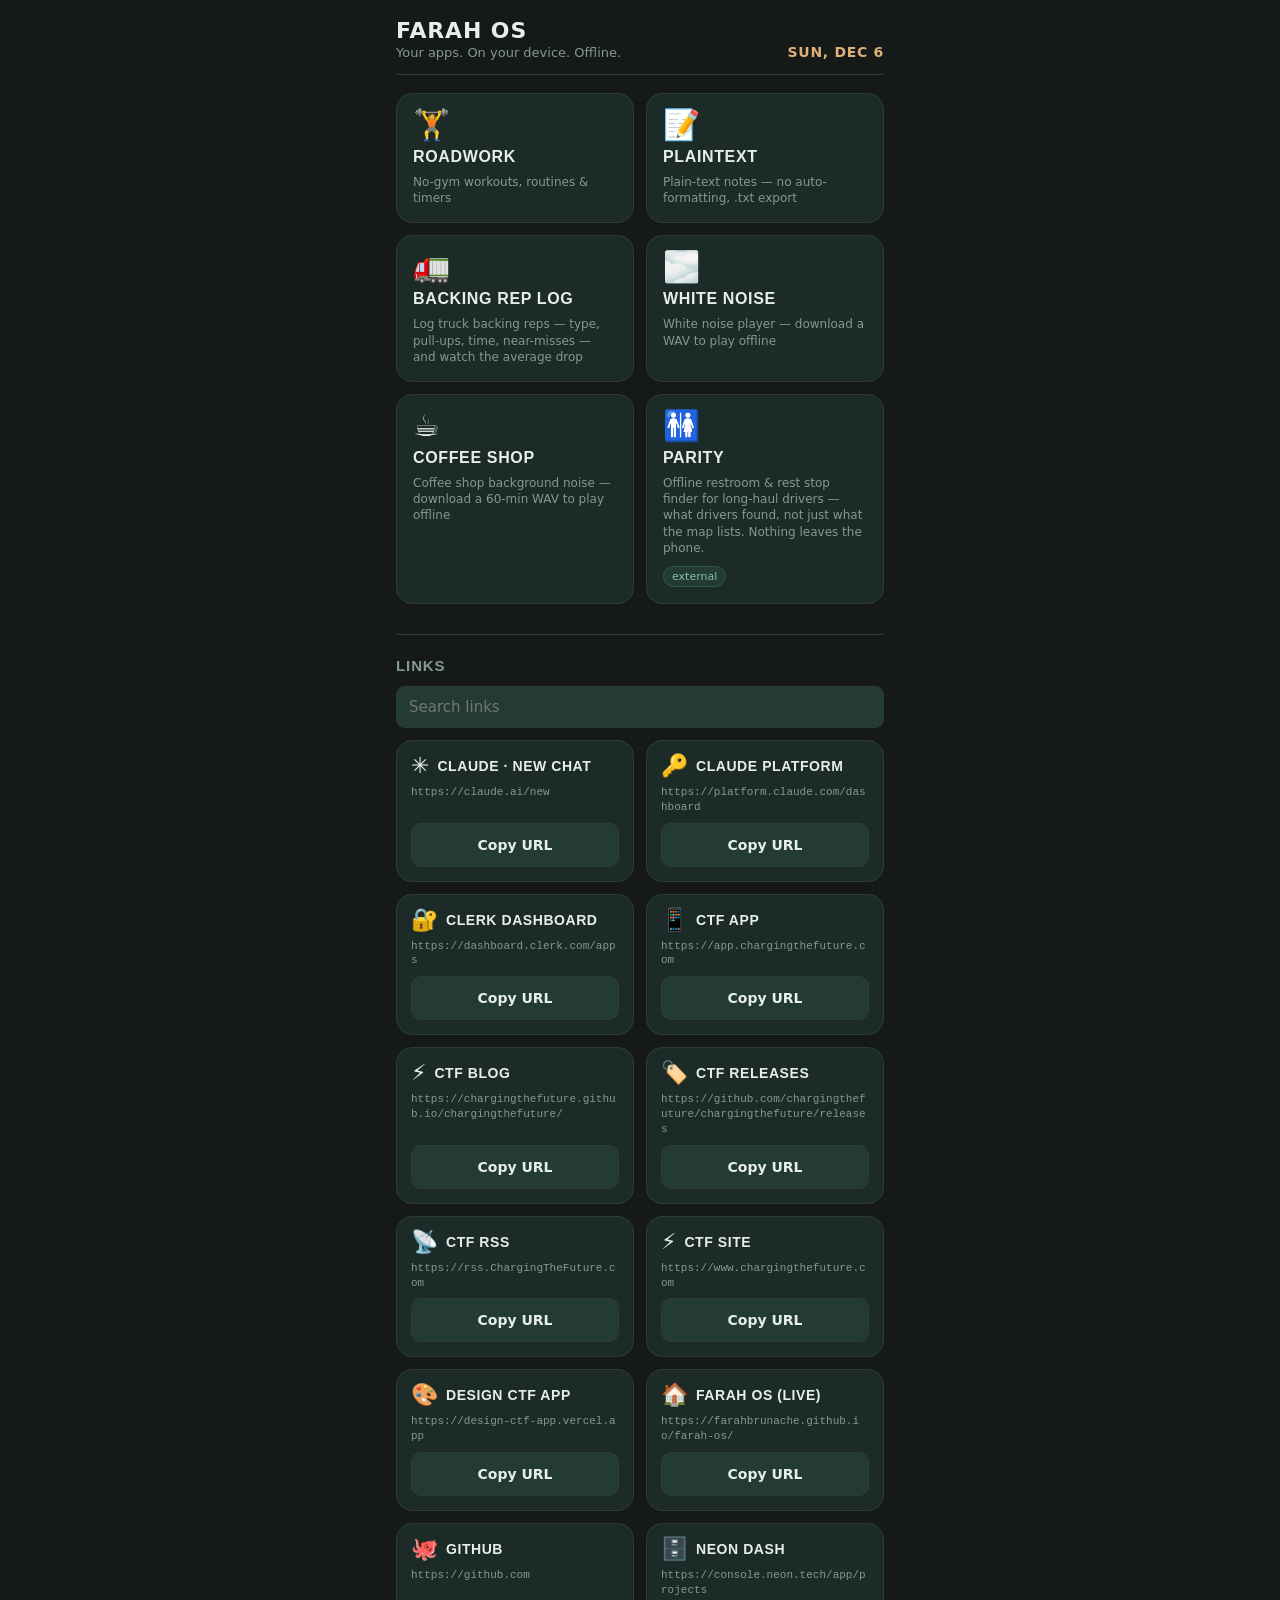
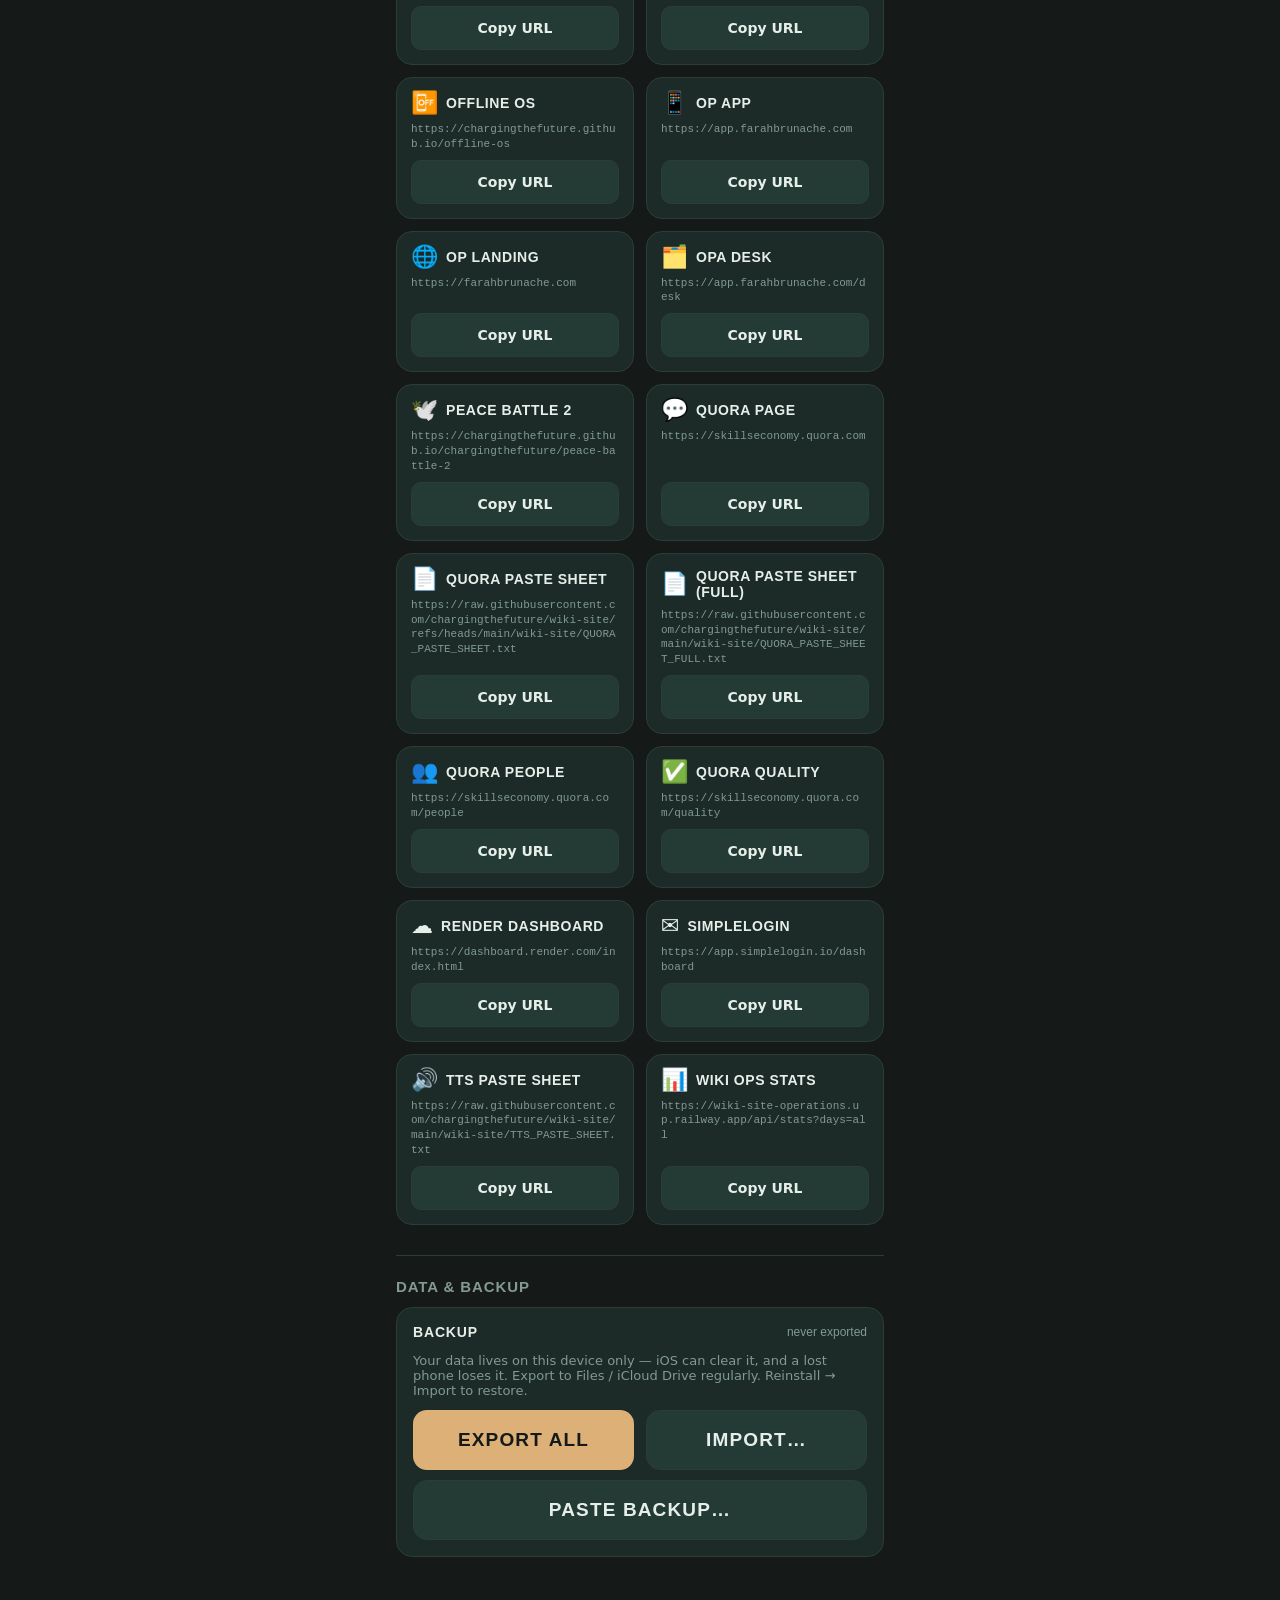
==== commit b714d1d3: "Add search box to the Links section Co-Authored-By: Claude Opus 5.5 <noreply@anthropic.com> Claude-S" ====
--- a/index.html
+++ b/index.html
@@ -30,6 +30,8 @@
   border:1px solid var(--line);background:var(--panel-2);color:var(--text);font:inherit;font-size:14px;
   font-weight:600;text-align:center;cursor:pointer;touch-action:manipulation;}
 .link-tile .copy.ok{color:var(--green);border-color:#2c5a44;}
+.link-search{margin-bottom:12px;}
+#links [hidden]{display:none;}
 </style>
 </head>
 <body>
@@ -44,6 +46,7 @@
   <div id="apps"><div class="loading">Loading apps…</div></div>
 
   <div class="section-title">Links</div>
+  <input type="search" id="linkSearch" class="link-search" placeholder="Search links" aria-label="Search links" autocomplete="off" spellcheck="false">
   <div id="links"></div>
 
   <div class="section-title">Data &amp; backup</div>
@@ -124,14 +127,26 @@
     return (a.name||'').localeCompare(b.name||'',undefined,{sensitivity:'base',numeric:true});
   });
   box.innerHTML='<div class="app-grid">'+links.map(function(l){
-    return '<div class="link-tile">'
+    return '<div class="link-tile" data-q="'+esc(((l.name||'')+' '+l.url).toLowerCase())+'">'
       +'<a href="'+esc(l.url)+'" target="_blank" rel="noopener noreferrer">'
       +'<span class="ico">'+esc(l.icon||'🔗')+'</span><span class="name">'+esc(l.name)+'</span></a>'
       +'<span class="url">'+esc(l.url)+'</span>'
       +'<button class="copy" type="button" data-url="'+esc(l.url)+'">Copy URL</button>'
       +'</div>';
-  }).join('')+'</div>';
-}
+  }).join('')+'</div><div class="empty" id="linksNone" hidden>No links match.</div>';
+  filterLinks();
+}
+
+// Every word typed must appear in the link's name or URL.
+function filterLinks(){
+  var words=document.getElementById('linkSearch').value.toLowerCase().split(/\s+/).filter(Boolean), shown=0;
+  document.querySelectorAll('#links .link-tile').forEach(function(t){
+    var q=t.dataset.q, hit=words.every(function(w){ return q.indexOf(w)>=0; });
+    t.hidden=!hit; if(hit) shown++;
+  });
+  var none=document.getElementById('linksNone'); if(none) none.hidden=shown>0;
+}
+document.getElementById('linkSearch').addEventListener('input',filterLinks);
 
 // Clipboard API needs a secure context and can be refused; fall back to a hidden textarea.
 function copyText(t){
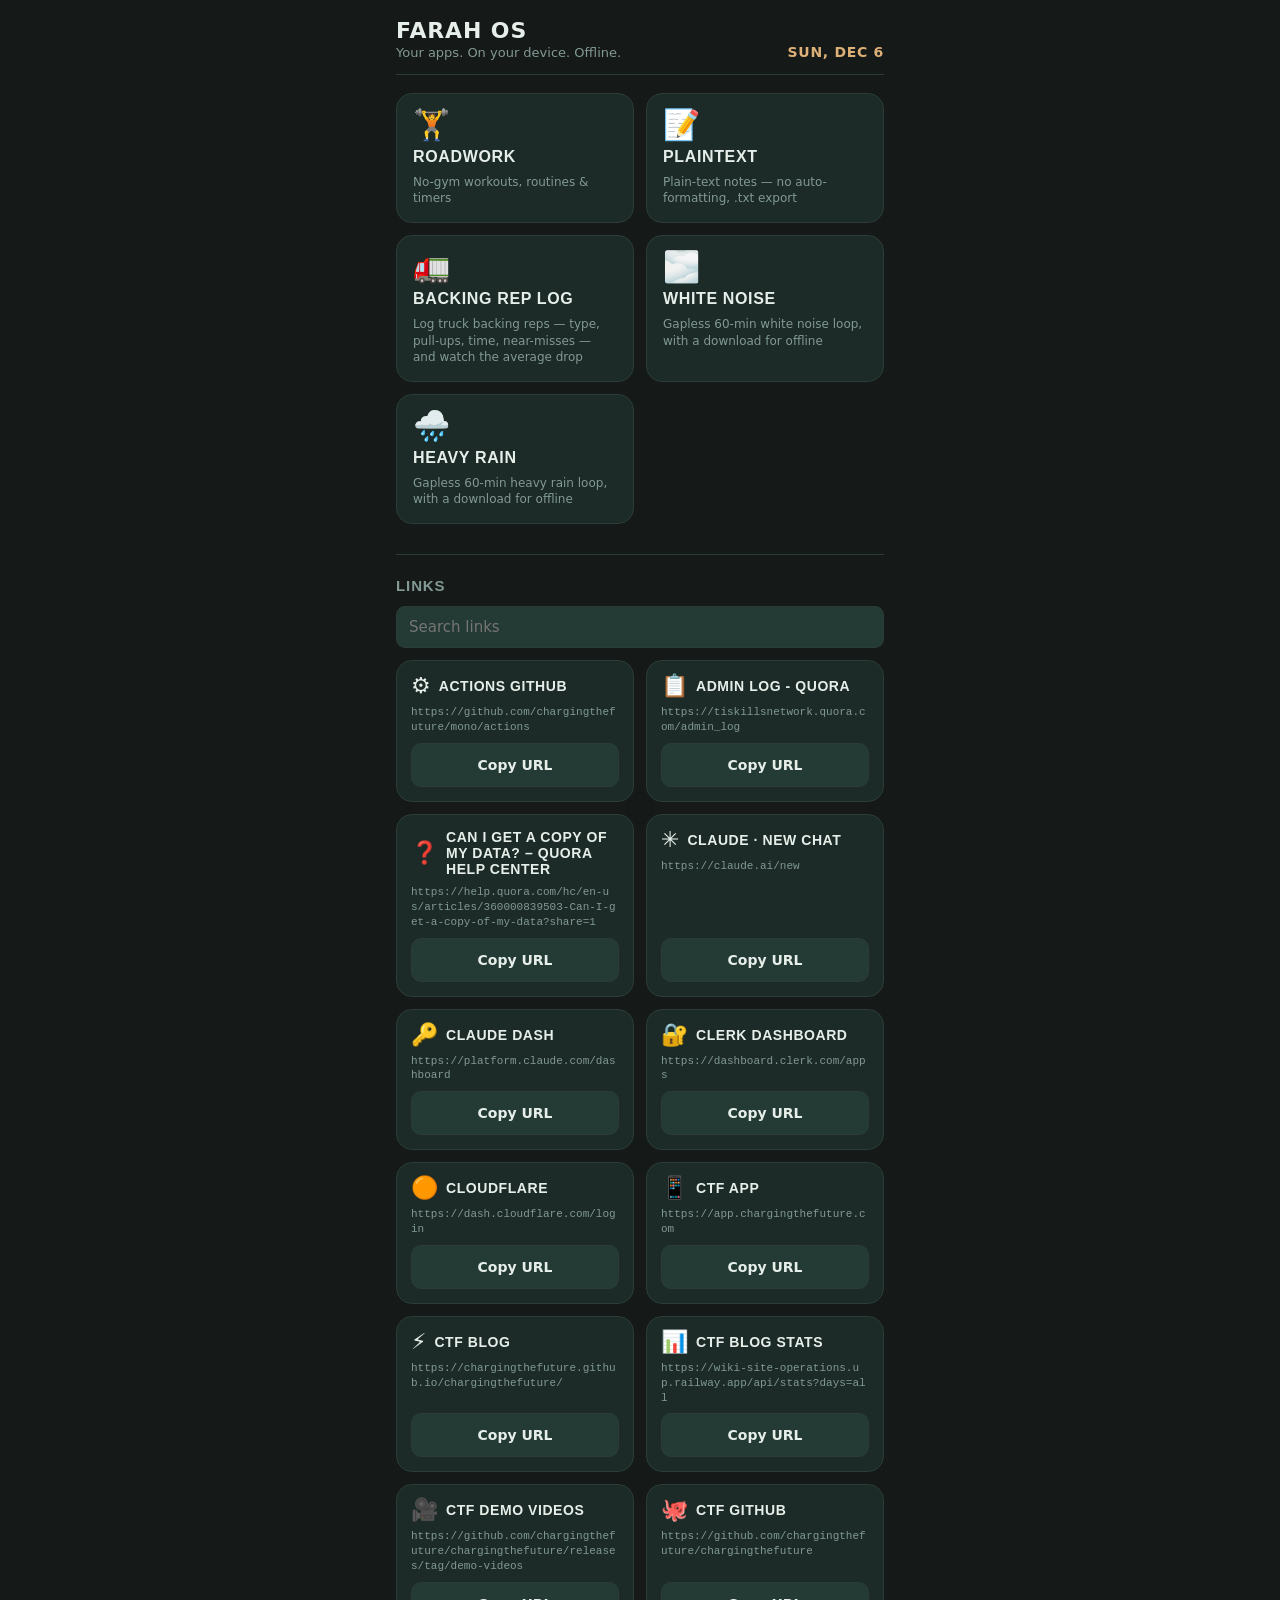
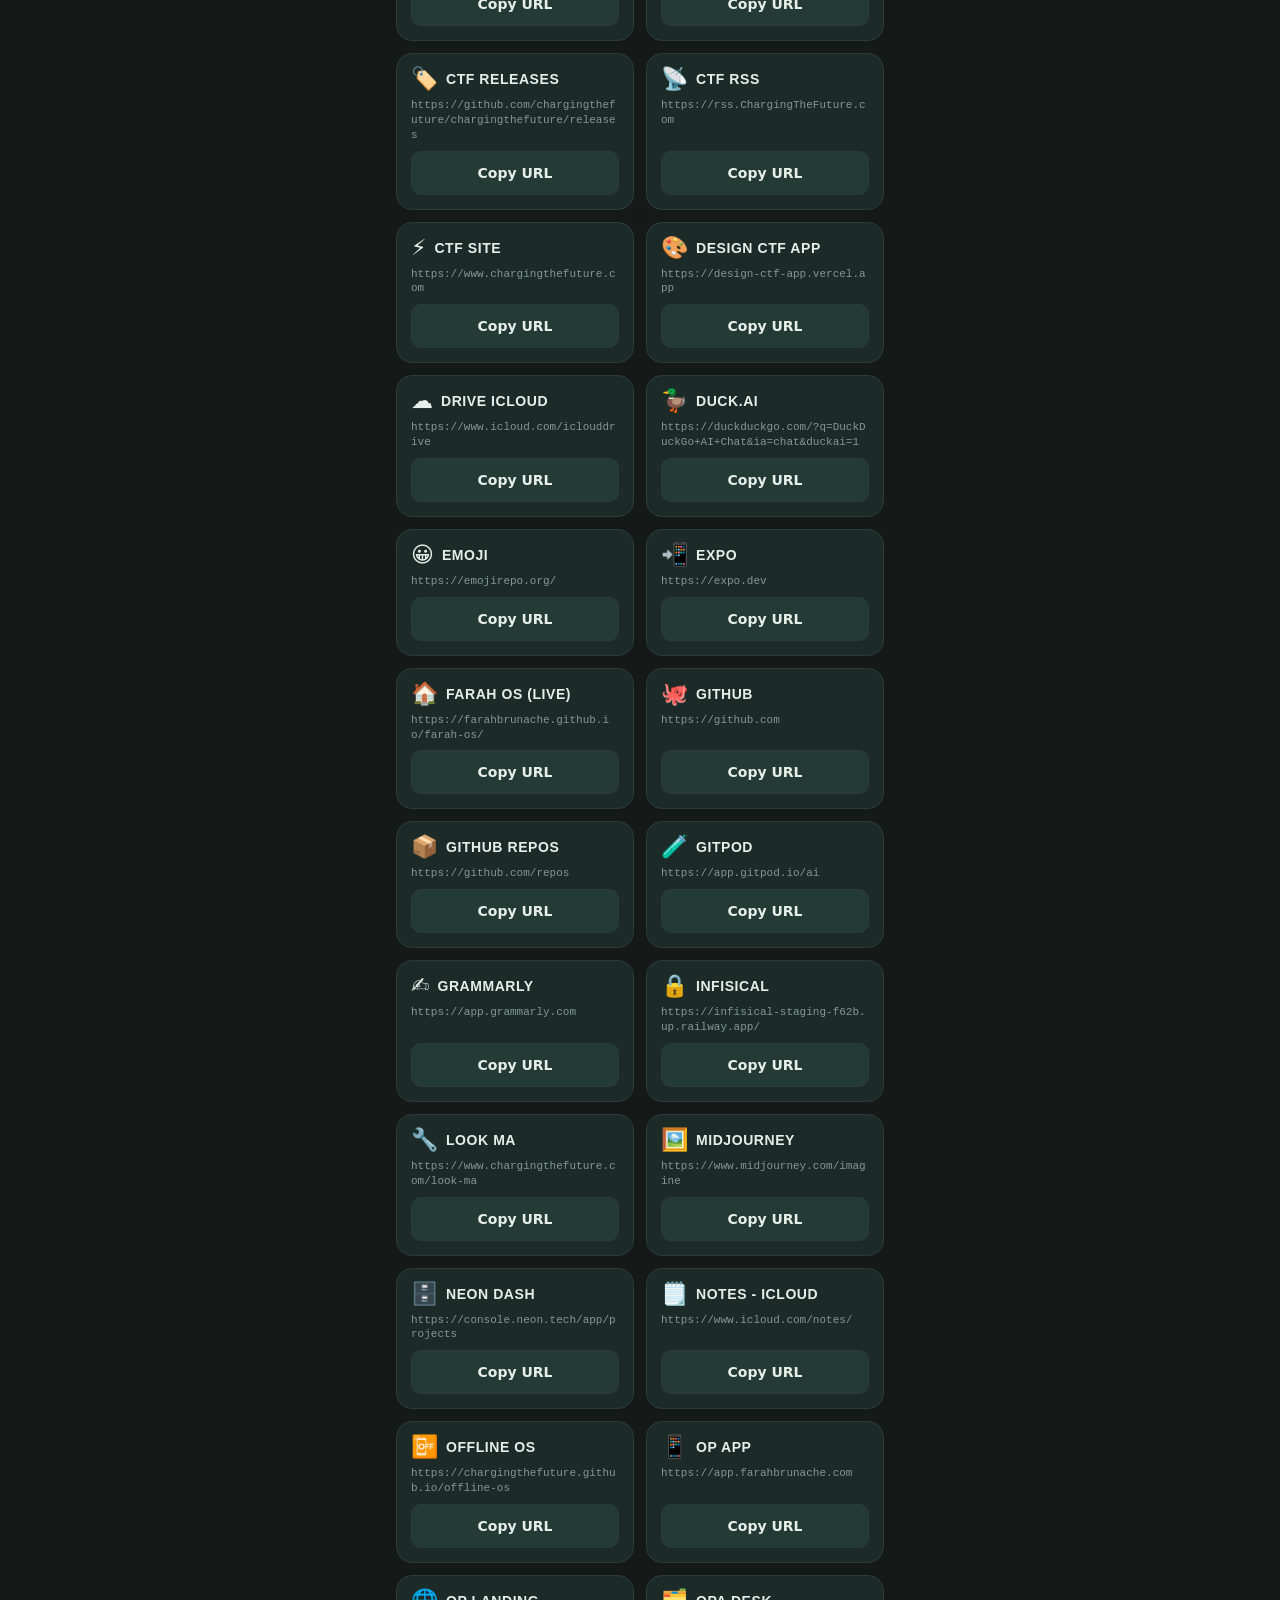
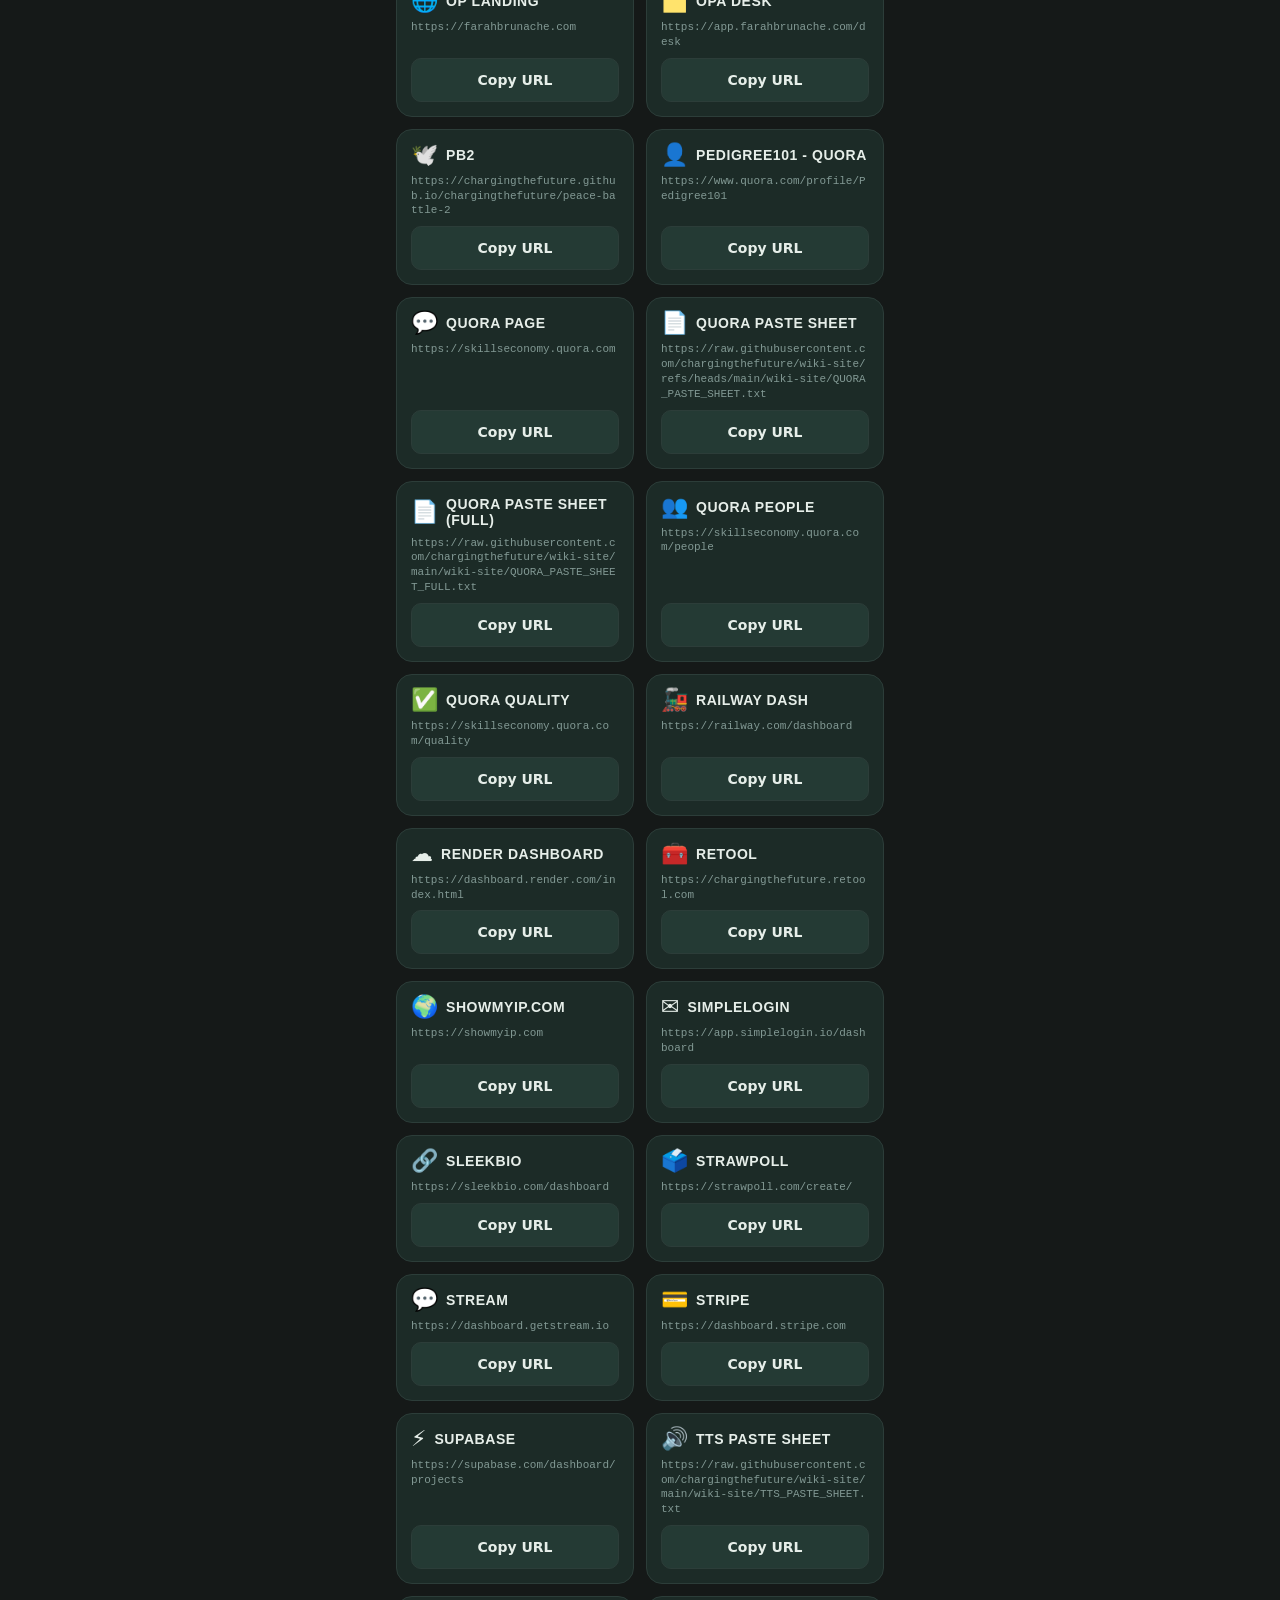
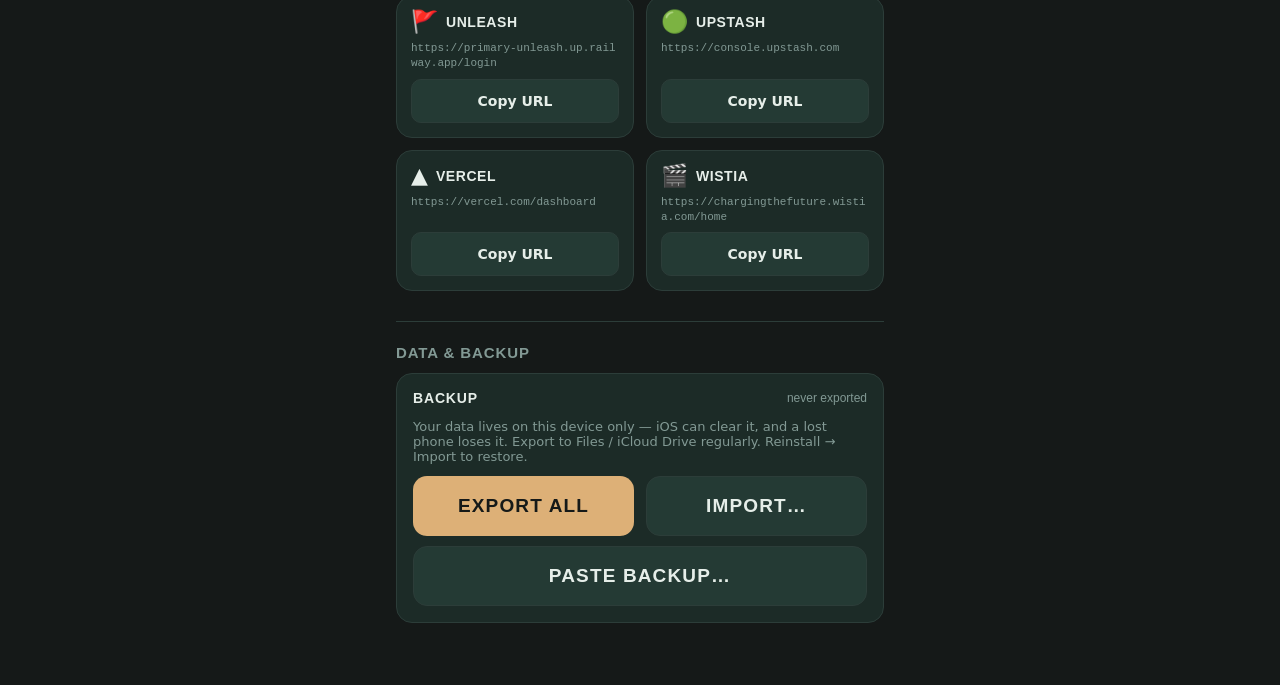
==== commit 7a72f94e: "Dashboard: refuse empty exports, confirm item count before saving Co-Authored-By: Claude Opus 5.5 <n" ====
--- a/index.html
+++ b/index.html
@@ -187,6 +187,18 @@
     exportedAt:new Date().toISOString(),
     data:window.storage.exportAll()
   };
+  // Guard: a store with no app data (wiped by Safari's 7-day eviction, or a
+  // different Safari/Home Screen context) would export an empty backup and
+  // still stamp "last export" as if it were good.
+  var appKeys=Object.keys(payload.data).filter(function(k){return k!==META_KEY;});
+  if(!appKeys.length){
+    alert('Nothing to export: this browser has no Farah OS app data.\n\n'+
+      'If you expected data here, it may have been cleared, or you are in a different '+
+      'browser / Home Screen app than usual. Do not overwrite older backups. '+
+      'Restore your latest good backup with Import.');
+    return;
+  }
+  if(!confirm('Export '+appKeys.length+' item(s)?')) return;
   // record the export time, then include it in the dump too
   await window.storage.set(META_KEY, JSON.stringify({lastExport:payload.exportedAt}));
   payload.data=window.storage.exportAll();
